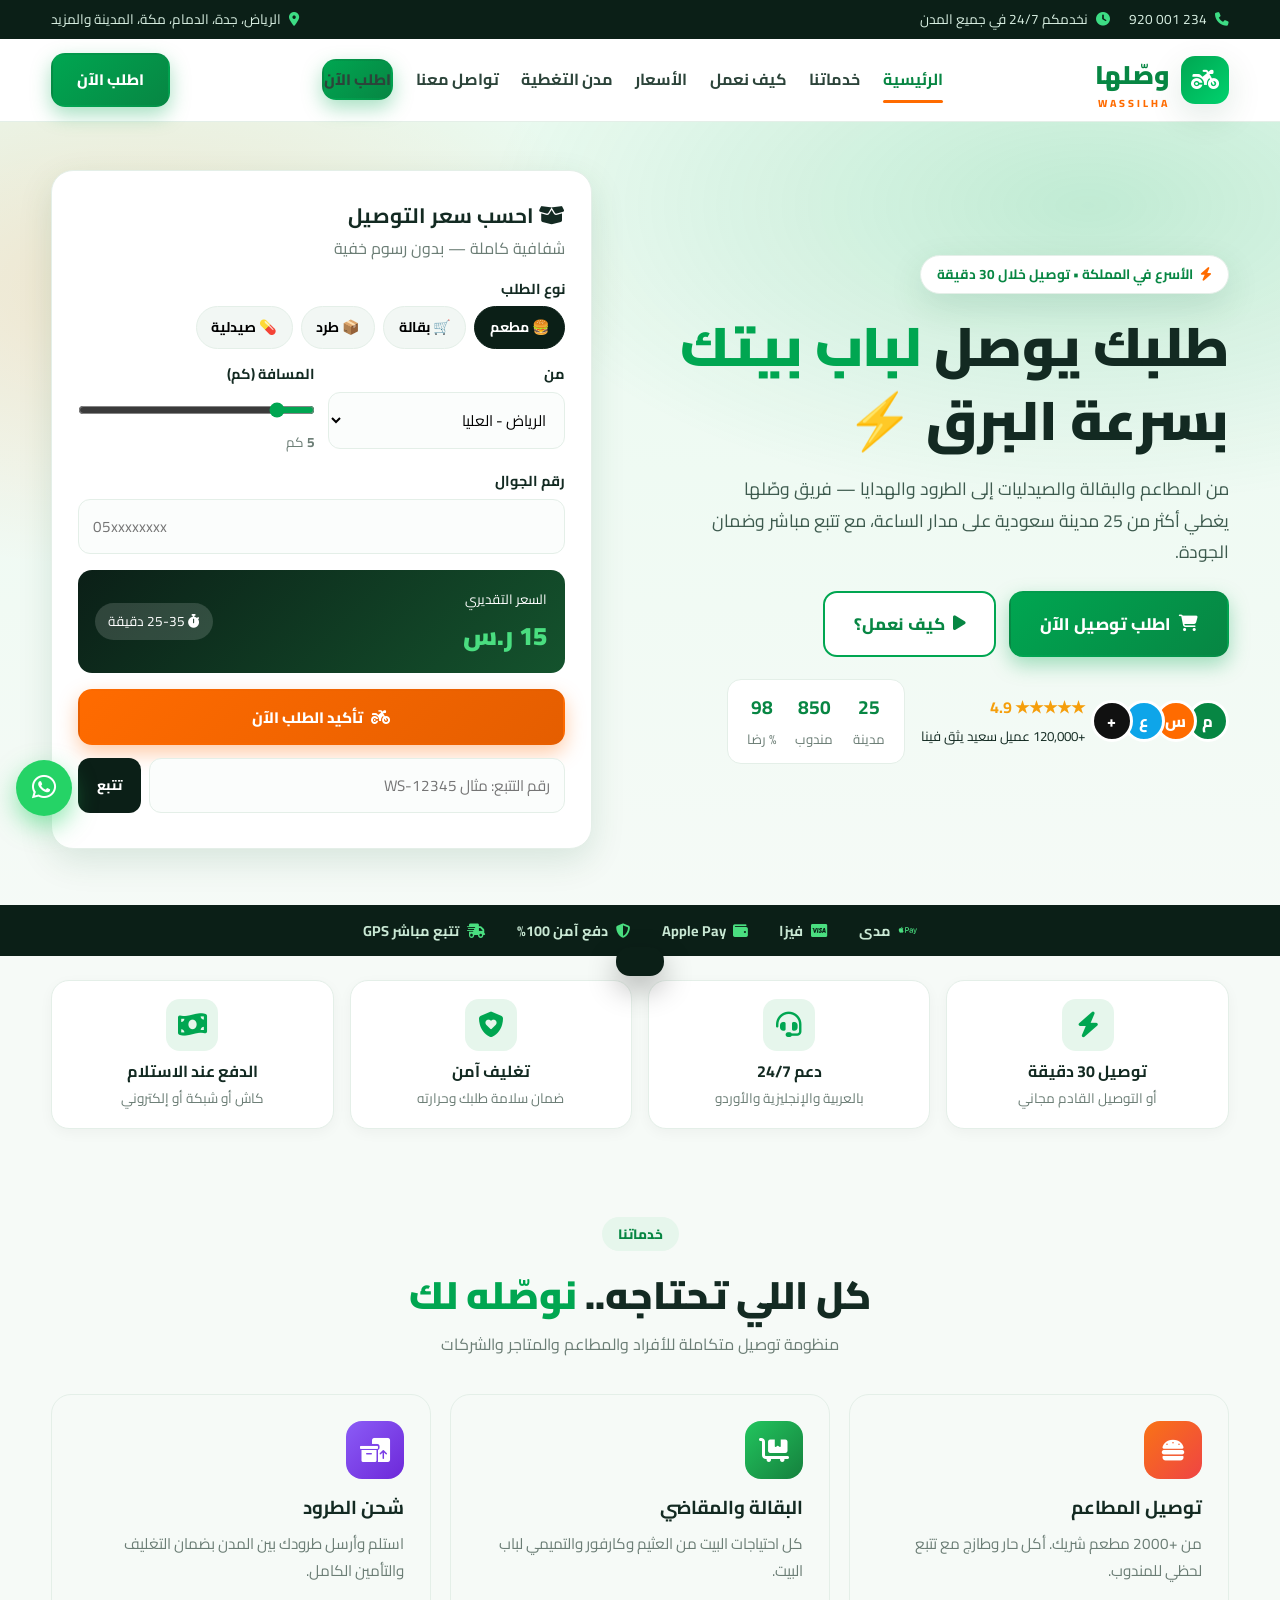
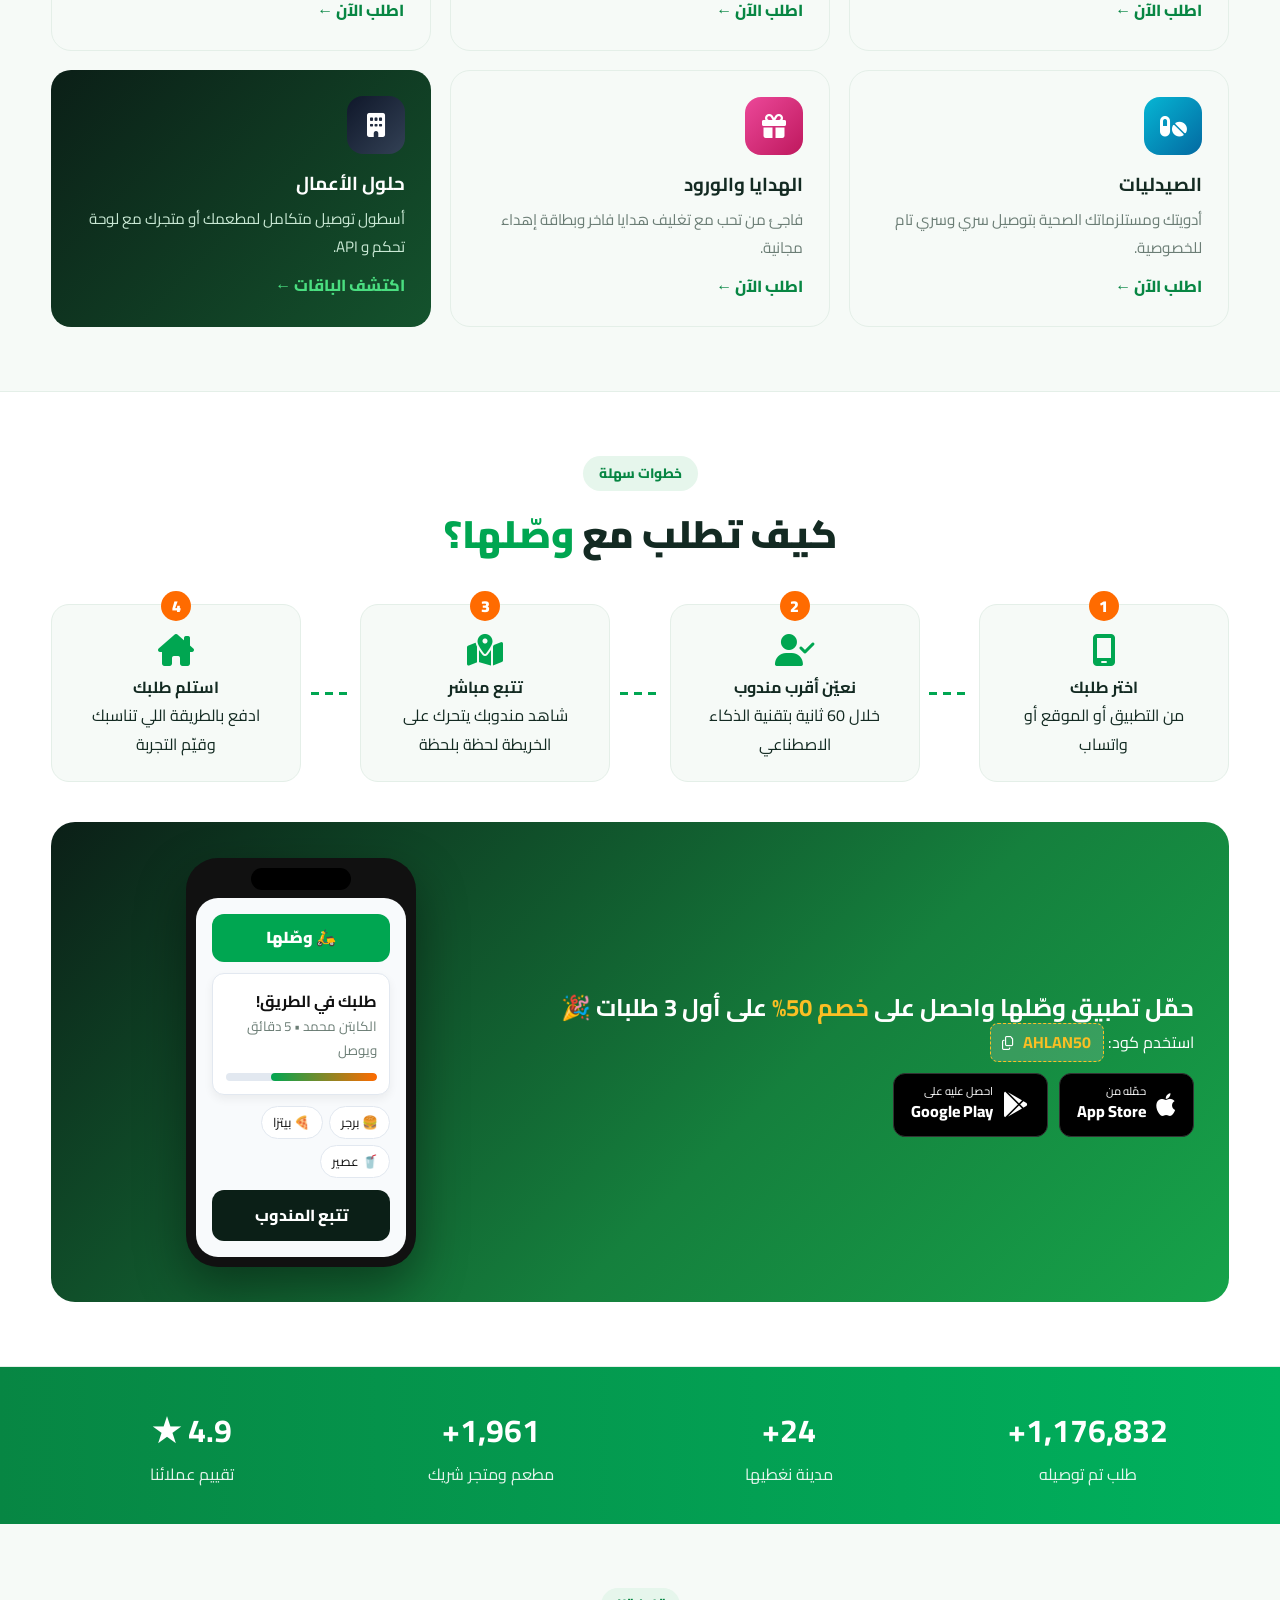
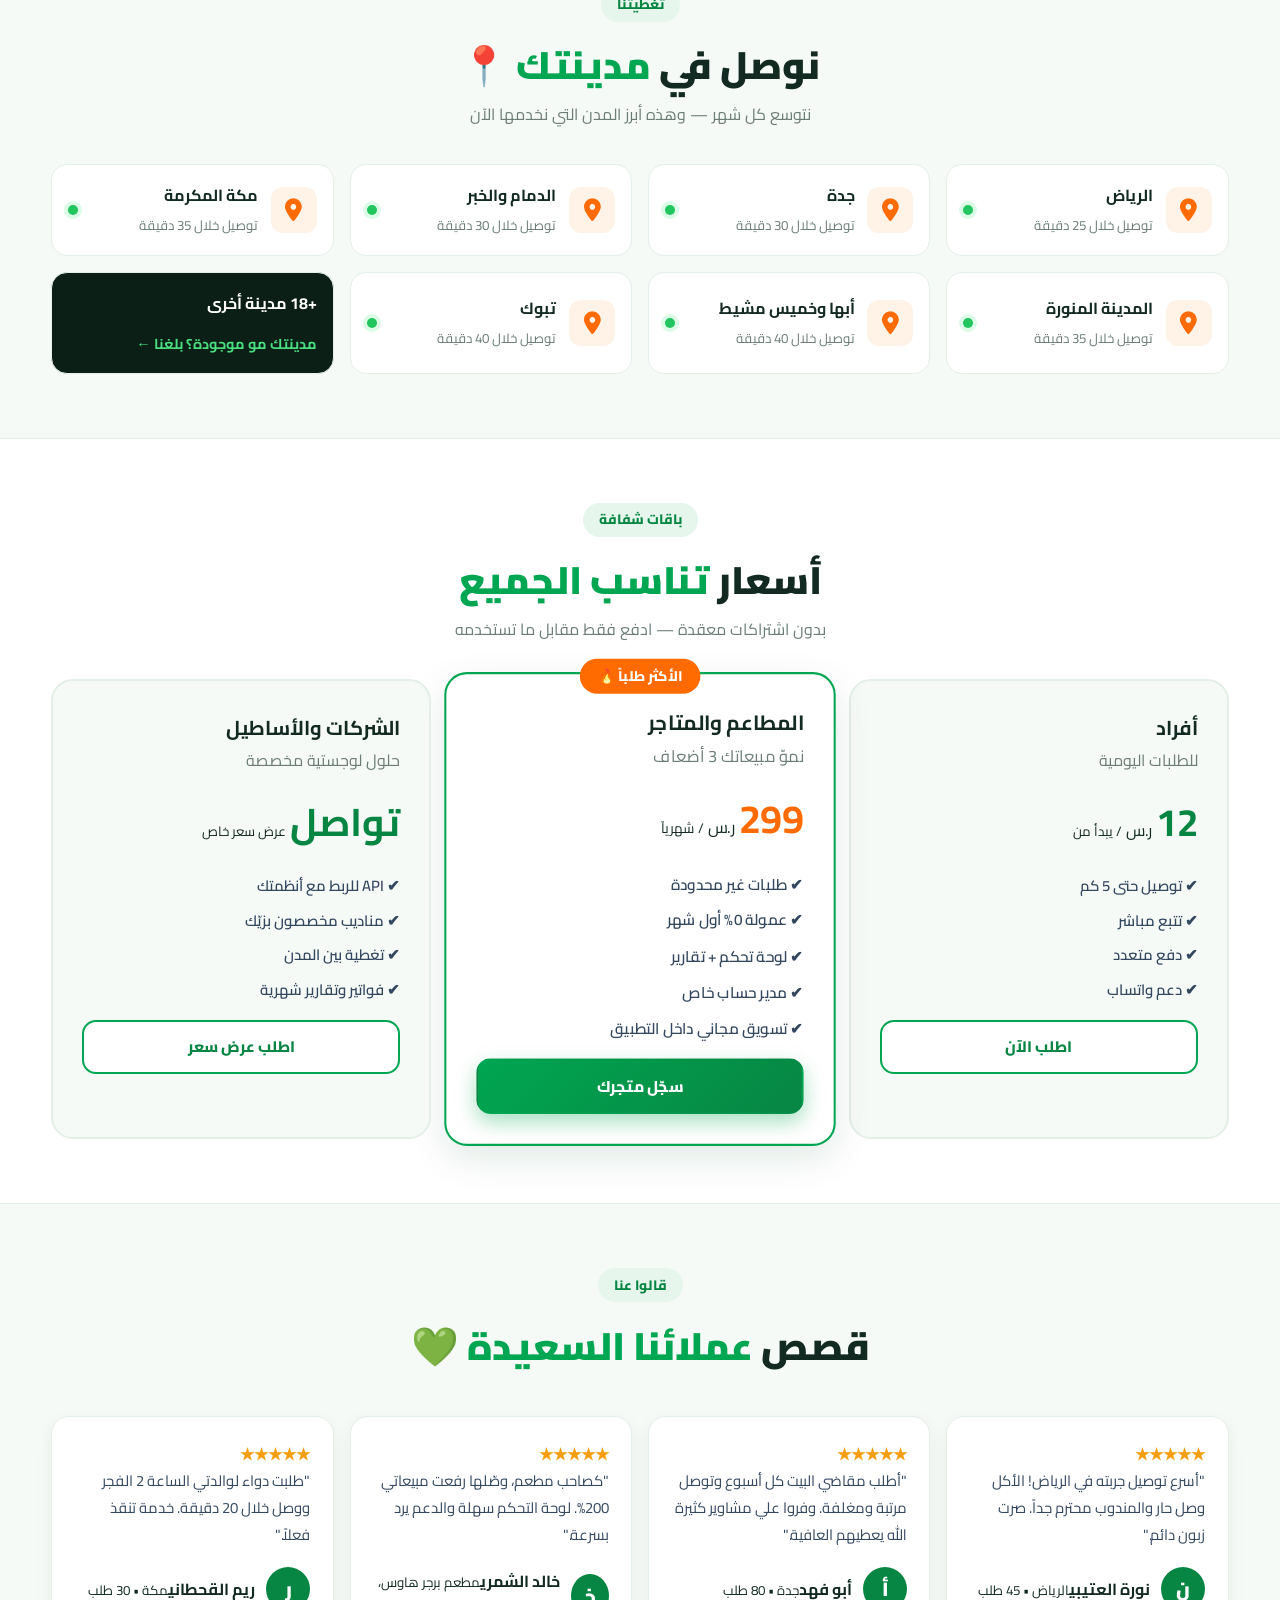
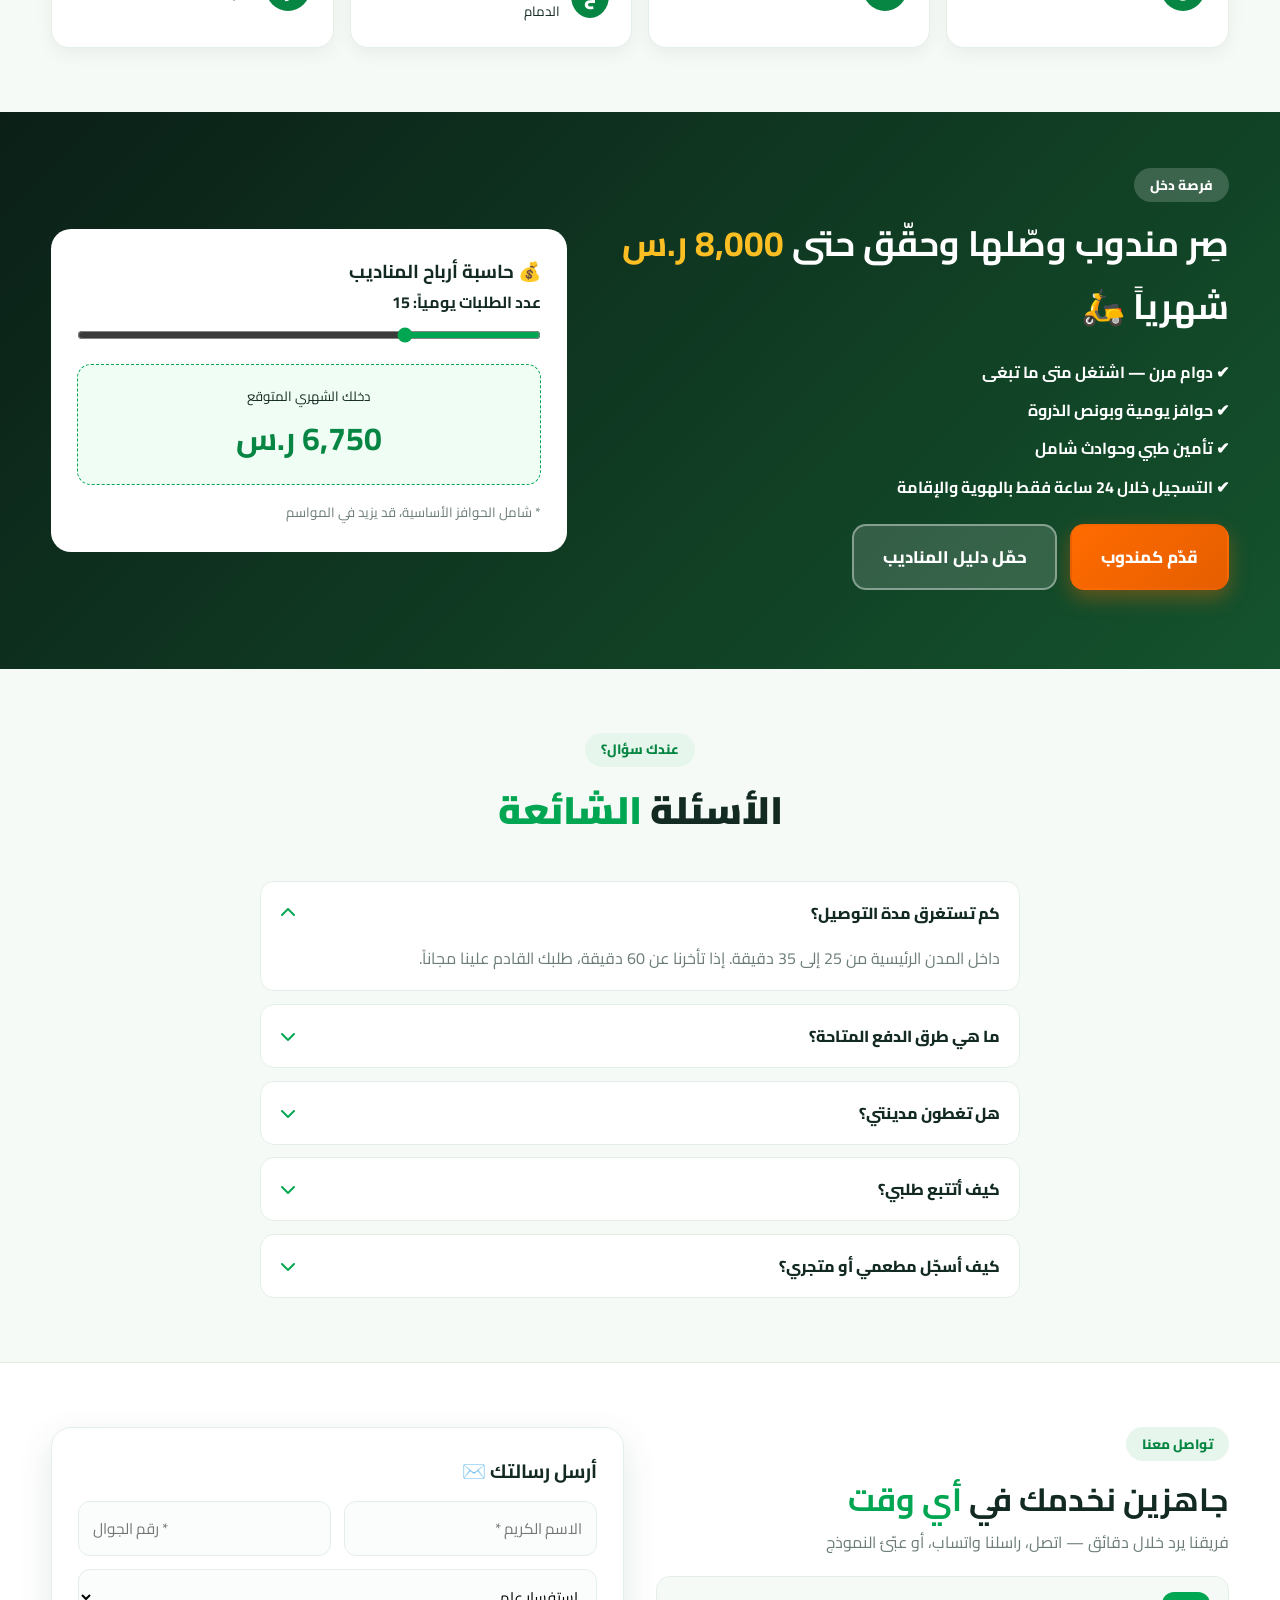
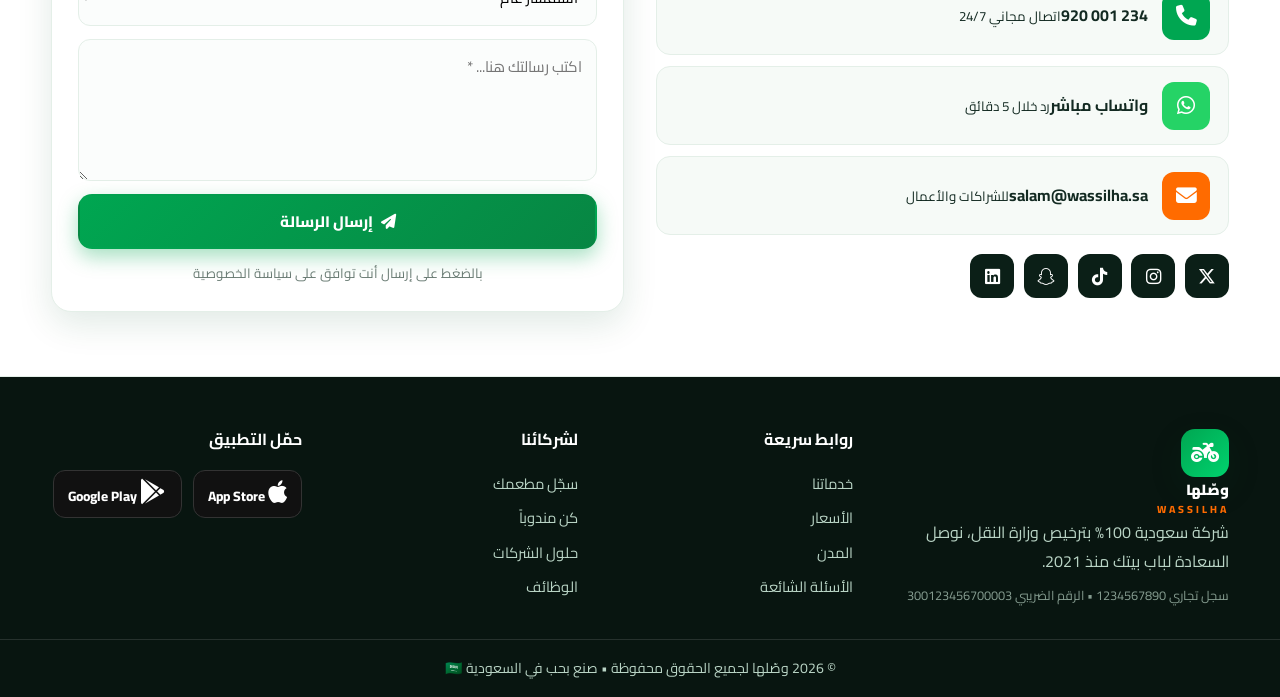
==== index.html @ 738e94ce "موقع وصلها: الإصدار الأول" ====
<!DOCTYPE html>
<html lang="ar" dir="rtl">
<head>
<meta charset="UTF-8">
<meta name="viewport" content="width=device-width, initial-scale=1.0">
<title>وصّلها | شركة توصيل الطلبات الأولى في السعودية</title>
<meta name="description" content="وصّلها - أسرع شركة توصيل طلبات في المملكة العربية السعودية. توصيل مطاعم، بقالة، طرود، صيدليات خلال دقائق.">
<link rel="preconnect" href="https://fonts.googleapis.com">
<link rel="preconnect" href="https://fonts.gstatic.com" crossorigin>
<link href="https://fonts.googleapis.com/css2?family=Cairo:wght@400;600;700;800;900&family=Tajawal:wght@400;500;700;800&display=swap" rel="stylesheet">
<link rel="stylesheet" href="https://cdnjs.cloudflare.com/ajax/libs/font-awesome/6.5.2/css/all.min.css">
<link rel="stylesheet" href="style.css">
<link rel="icon" href="data:image/svg+xml,<svg xmlns='http://www.w3.org/2000/svg' viewBox='0 0 100 100'><text y='.9em' font-size='90'>🛵</text></svg>">
</head>
<body>

<!-- الشريط العلوي -->
<div class="topbar">
  <div class="container topbar-inner">
    <div class="topbar-right">
      <span><i class="fa-solid fa-phone"></i> <bdi dir="ltr">920 001 234</bdi></span>
      <span class="hide-mobile"><i class="fa-solid fa-clock"></i> نخدمكم 24/7 في جميع المدن</span>
    </div>
    <div class="topbar-left">
      <span><i class="fa-solid fa-location-dot"></i> الرياض، جدة، الدمام، مكة، المدينة والمزيد</span>
    </div>
  </div>
</div>

<!-- الهيدر -->
<header class="header" id="header">
  <div class="container header-inner">
    <a href="#" class="logo">
      <span class="logo-icon"><i class="fa-solid fa-motorcycle"></i></span>
      <span class="logo-text">وصّلها<small>WASSILHA</small></span>
    </a>
    <nav class="nav" id="navMenu">
      <a href="#home" class="active">الرئيسية</a>
      <a href="#services">خدماتنا</a>
      <a href="#how">كيف نعمل</a>
      <a href="#pricing">الأسعار</a>
      <a href="#cities">مدن التغطية</a>
      <a href="#contact">تواصل معنا</a>
      <a href="#order" class="btn btn-primary nav-cta">اطلب الآن</a>
    </nav>
    <div class="header-actions">
      <a href="#order" class="btn btn-primary hide-mobile">اطلب الآن</a>
      <button class="menu-btn" id="menuBtn" aria-label="القائمة"><i class="fa-solid fa-bars"></i></button>
    </div>
  </div>
</header>

<!-- الواجهة الرئيسية -->
<section class="hero" id="home">
  <div class="hero-bg"></div>
  <div class="container hero-grid">
    <div class="hero-text">
      <span class="badge"><i class="fa-solid fa-bolt"></i> الأسرع في المملكة • توصيل خلال 30 دقيقة</span>
      <h1>طلبك يوصل <span class="highlight">لباب بيتك</span> بسرعة البرق ⚡</h1>
      <p>من المطاعم والبقالة والصيدليات إلى الطرود والهدايا — فريق وصّلها يغطي أكثر من 25 مدينة سعودية على مدار الساعة، مع تتبع مباشر وضمان الجودة.</p>
      <div class="hero-btns">
        <a href="#order" class="btn btn-primary btn-lg"><i class="fa-solid fa-cart-shopping"></i> اطلب توصيل الآن</a>
        <a href="#how" class="btn btn-outline btn-lg"><i class="fa-solid fa-play"></i> كيف نعمل؟</a>
      </div>
      <div class="hero-trust">
        <div class="avatars">
          <span>م</span><span>س</span><span>ع</span><span>+</span>
        </div>
        <div>
          <div class="stars">★★★★★ <b>4.9</b></div>
          <small>+120,000 عميل سعيد يثق فينا</small>
        </div>
        <div class="hero-mini-stats">
          <div><b data-count="25">0</b><small>مدينة</small></div>
          <div><b data-count="850">0</b><small>مندوب</small></div>
          <div><b data-count="98">0</b><small>% رضا</small></div>
        </div>
      </div>
    </div>
    <div class="hero-card" id="order">
      <div class="order-card">
        <h3><i class="fa-solid fa-box-open"></i> احسب سعر التوصيل</h3>
        <p class="muted">شفافية كاملة — بدون رسوم خفية</p>
        <label>نوع الطلب</label>
        <div class="chips" id="typeChips">
          <button class="chip active" data-price="12">🍔 مطعم</button>
          <button class="chip" data-price="15">🛒 بقالة</button>
          <button class="chip" data-price="18">📦 طرد</button>
          <button class="chip" data-price="14">💊 صيدلية</button>
        </div>
        <div class="form-row">
          <div>
            <label>من</label>
            <select id="fromCity">
              <option>الرياض - العليا</option>
              <option>جدة - الروضة</option>
              <option>الدمام - الشاطئ</option>
              <option>مكة - العزيزية</option>
              <option>المدينة - قباء</option>
            </select>
          </div>
          <div>
            <label>المسافة (كم)</label>
            <input type="range" id="distance" min="1" max="30" value="5">
            <span class="range-val"><b id="distVal">5</b> كم</span>
          </div>
        </div>
        <label>رقم الجوال</label>
        <input type="tel" id="phoneInput" placeholder="05xxxxxxxx" maxlength="10" inputmode="numeric">
        <div class="price-box">
          <div>
            <small>السعر التقديري</small>
            <div class="price"><span id="priceOut">19</span> ر.س</div>
          </div>
          <div class="price-time"><i class="fa-solid fa-stopwatch"></i> <span id="timeOut">25-35</span> دقيقة</div>
        </div>
        <button class="btn btn-accent btn-block" id="orderBtn"><i class="fa-solid fa-motorcycle"></i> تأكيد الطلب الآن</button>
        <div class="track-box">
          <input type="text" id="trackInput" placeholder="رقم التتبع: مثال WS-12345">
          <button id="trackBtn">تتبع</button>
        </div>
        <div id="trackResult" class="track-result"></div>
      </div>
    </div>
  </div>
  <div class="hero-strip">
    <div class="container strip-inner">
      <span><i class="fa-brands fa-apple-pay"></i> مدى</span>
      <span><i class="fa-brands fa-cc-visa"></i> فيزا</span>
      <span><i class="fa-solid fa-wallet"></i> Apple Pay</span>
      <span><i class="fa-solid fa-shield-halved"></i> دفع آمن 100%</span>
      <span><i class="fa-solid fa-truck-fast"></i> تتبع مباشر GPS</span>
    </div>
  </div>
</section>

<!-- مميزات سريعة -->
<section class="features">
  <div class="container grid-4">
    <div class="f-card"><i class="fa-solid fa-bolt"></i><h4>توصيل 30 دقيقة</h4><p>أو التوصيل القادم مجاني</p></div>
    <div class="f-card"><i class="fa-solid fa-headset"></i><h4>دعم 24/7</h4><p>بالعربية والإنجليزية والأوردو</p></div>
    <div class="f-card"><i class="fa-solid fa-shield-heart"></i><h4>تغليف آمن</h4><p>ضمان سلامة طلبك وحرارته</p></div>
    <div class="f-card"><i class="fa-solid fa-money-bill-wave"></i><h4>الدفع عند الاستلام</h4><p>كاش أو شبكة أو إلكتروني</p></div>
  </div>
</section>

<!-- الخدمات -->
<section class="section" id="services">
  <div class="container">
    <div class="sec-head">
      <span class="sec-tag">خدماتنا</span>
      <h2>كل اللي تحتاجه.. <span>نوصّله لك</span></h2>
      <p>منظومة توصيل متكاملة للأفراد والمطاعم والمتاجر والشركات</p>
    </div>
    <div class="grid-3">
      <div class="s-card">
        <div class="s-icon c1"><i class="fa-solid fa-burger"></i></div>
        <h3>توصيل المطاعم</h3>
        <p>من +2000 مطعم شريك. أكل حار وطازج مع تتبع لحظي للمندوب.</p>
        <a href="#order">اطلب الآن ←</a>
      </div>
      <div class="s-card">
        <div class="s-icon c2"><i class="fa-solid fa-cart-flatbed"></i></div>
        <h3>البقالة والمقاضي</h3>
        <p>كل احتياجات البيت من العثيم وكارفور والتميمي لباب البيت.</p>
        <a href="#order">اطلب الآن ←</a>
      </div>
      <div class="s-card">
        <div class="s-icon c3"><i class="fa-solid fa-boxes-packing"></i></div>
        <h3>شحن الطرود</h3>
        <p>استلم وأرسل طرودك بين المدن بضمان التغليف والتأمين الكامل.</p>
        <a href="#order">اطلب الآن ←</a>
      </div>
      <div class="s-card">
        <div class="s-icon c4"><i class="fa-solid fa-pills"></i></div>
        <h3>الصيدليات</h3>
        <p>أدويتك ومستلزماتك الصحية بتوصيل سري وسري تام للخصوصية.</p>
        <a href="#order">اطلب الآن ←</a>
      </div>
      <div class="s-card">
        <div class="s-icon c5"><i class="fa-solid fa-gift"></i></div>
        <h3>الهدايا والورود</h3>
        <p>فاجئ من تحب مع تغليف هدايا فاخر وبطاقة إهداء مجانية.</p>
        <a href="#order">اطلب الآن ←</a>
      </div>
      <div class="s-card highlight-card">
        <div class="s-icon c6"><i class="fa-solid fa-building"></i></div>
        <h3>حلول الأعمال</h3>
        <p>أسطول توصيل متكامل لمطعمك أو متجرك مع لوحة تحكم و API.</p>
        <a href="#pricing">اكتشف الباقات ←</a>
      </div>
    </div>
  </div>
</section>

<!-- كيف نعمل -->
<section class="section alt" id="how">
  <div class="container">
    <div class="sec-head">
      <span class="sec-tag">خطوات سهلة</span>
      <h2>كيف تطلب مع <span>وصّلها؟</span></h2>
    </div>
    <div class="steps">
      <div class="step"><span class="step-num">1</span><i class="fa-solid fa-mobile-screen"></i><h4>اختر طلبك</h4><p>من التطبيق أو الموقع أو واتساب</p></div>
      <div class="step-line"></div>
      <div class="step"><span class="step-num">2</span><i class="fa-solid fa-user-check"></i><h4>نعيّن أقرب مندوب</h4><p>خلال 60 ثانية بتقنية الذكاء الاصطناعي</p></div>
      <div class="step-line"></div>
      <div class="step"><span class="step-num">3</span><i class="fa-solid fa-map-location-dot"></i><h4>تتبع مباشر</h4><p>شاهد مندوبك يتحرك على الخريطة لحظة بلحظة</p></div>
      <div class="step-line"></div>
      <div class="step"><span class="step-num">4</span><i class="fa-solid fa-house-chimney"></i><h4>استلم طلبك</h4><p>ادفع بالطريقة اللي تناسبك وقيّم التجربة</p></div>
    </div>
    <div class="cta-banner">
      <div>
        <h3>حمّل تطبيق وصّلها واحصل على <span>خصم 50%</span> على أول 3 طلبات 🎉</h3>
        <p>استخدم كود: <b class="coupon" id="couponCode">AHLAN50 <button id="copyCoupon" title="نسخ"><i class="fa-regular fa-copy"></i></button></b></p>
        <div class="store-btns">
          <a href="#" class="store"><i class="fa-brands fa-apple"></i><span><small>حمّله من</small>App Store</span></a>
          <a href="#" class="store"><i class="fa-brands fa-google-play"></i><span><small>احصل عليه على</small>Google Play</span></a>
        </div>
      </div>
      <div class="phone-mock">
        <div class="phone">
          <div class="phone-notch"></div>
          <div class="phone-screen">
            <div class="app-header">🛵 وصّلها</div>
            <div class="app-order"><b>طلبك في الطريق!</b><small>الكابتن محمد • 5 دقائق ويوصل</small><div class="progress"><span></span></div></div>
            <div class="app-items"><span>🍔 برجر</span><span>🍕 بيتزا</span><span>🥤 عصير</span></div>
            <div class="app-btn">تتبع المندوب</div>
          </div>
        </div>
      </div>
    </div>
  </div>
</section>

<!-- إحصائيات -->
<section class="stats">
  <div class="container grid-4">
    <div><b><span data-count="1200000">0</span>+</b><p>طلب تم توصيله</p></div>
    <div><b><span data-count="25">0</span>+</b><p>مدينة نغطيها</p></div>
    <div><b><span data-count="2000">0</span>+</b><p>مطعم ومتجر شريك</p></div>
    <div><b>4.9 ★</b><p>تقييم عملائنا</p></div>
  </div>
</section>

<!-- المدن -->
<section class="section" id="cities">
  <div class="container">
    <div class="sec-head">
      <span class="sec-tag">تغطيتنا</span>
      <h2>نوصل في <span>مدينتك</span> 📍</h2>
      <p>نتوسع كل شهر — وهذه أبرز المدن التي نخدمها الآن</p>
    </div>
    <div class="city-grid">
      <div class="city"><i class="fa-solid fa-location-dot"></i><div><h4>الرياض</h4><small>توصيل خلال 25 دقيقة</small></div><span class="online"></span></div>
      <div class="city"><i class="fa-solid fa-location-dot"></i><div><h4>جدة</h4><small>توصيل خلال 30 دقيقة</small></div><span class="online"></span></div>
      <div class="city"><i class="fa-solid fa-location-dot"></i><div><h4>الدمام والخبر</h4><small>توصيل خلال 30 دقيقة</small></div><span class="online"></span></div>
      <div class="city"><i class="fa-solid fa-location-dot"></i><div><h4>مكة المكرمة</h4><small>توصيل خلال 35 دقيقة</small></div><span class="online"></span></div>
      <div class="city"><i class="fa-solid fa-location-dot"></i><div><h4>المدينة المنورة</h4><small>توصيل خلال 35 دقيقة</small></div><span class="online"></span></div>
      <div class="city"><i class="fa-solid fa-location-dot"></i><div><h4>أبها وخميس مشيط</h4><small>توصيل خلال 40 دقيقة</small></div><span class="online"></span></div>
      <div class="city"><i class="fa-solid fa-location-dot"></i><div><h4>تبوك</h4><small>توصيل خلال 40 دقيقة</small></div><span class="online"></span></div>
      <div class="city more"><h4>+18 مدينة أخرى</h4><a href="#contact">مدينتك مو موجودة؟ بلغنا ←</a></div>
    </div>
  </div>
</section>

<!-- الأسعار -->
<section class="section alt" id="pricing">
  <div class="container">
    <div class="sec-head">
      <span class="sec-tag">باقات شفافة</span>
      <h2>أسعار <span>تناسب الجميع</span></h2>
      <p>بدون اشتراكات معقدة — ادفع فقط مقابل ما تستخدمه</p>
    </div>
    <div class="grid-3">
      <div class="p-card">
        <h3>أفراد</h3>
        <p class="muted">للطلبات اليومية</p>
        <div class="p-price"><b>12</b> ر.س <small>/ يبدأ من</small></div>
        <ul><li>✔ توصيل حتى 5 كم</li><li>✔ تتبع مباشر</li><li>✔ دفع متعدد</li><li>✔ دعم واتساب</li></ul>
        <a href="#order" class="btn btn-outline btn-block">اطلب الآن</a>
      </div>
      <div class="p-card popular">
        <span class="pop-badge">الأكثر طلباً 🔥</span>
        <h3>المطاعم والمتاجر</h3>
        <p class="muted">نموّ مبيعاتك 3 أضعاف</p>
        <div class="p-price"><b>299</b> ر.س <small>/ شهرياً</small></div>
        <ul><li>✔ طلبات غير محدودة</li><li>✔ عمولة 0% أول شهر</li><li>✔ لوحة تحكم + تقارير</li><li>✔ مدير حساب خاص</li><li>✔ تسويق مجاني داخل التطبيق</li></ul>
        <a href="#contact" class="btn btn-primary btn-block">سجّل متجرك</a>
      </div>
      <div class="p-card">
        <h3>الشركات والأساطيل</h3>
        <p class="muted">حلول لوجستية مخصصة</p>
        <div class="p-price"><b>تواصل</b> <small>عرض سعر خاص</small></div>
        <ul><li>✔ API للربط مع أنظمتك</li><li>✔ مناديب مخصصون بزيّك</li><li>✔ تغطية بين المدن</li><li>✔ فواتير وتقارير شهرية</li></ul>
        <a href="#contact" class="btn btn-outline btn-block">اطلب عرض سعر</a>
      </div>
    </div>
  </div>
</section>

<!-- آراء العملاء -->
<section class="section" id="reviews">
  <div class="container">
    <div class="sec-head">
      <span class="sec-tag">قالوا عنا</span>
      <h2>قصص <span>عملائنا السعيدة</span> 💚</h2>
    </div>
    <div class="slider-wrap">
      <div class="slider" id="slider">
        <div class="t-card"><div class="stars">★★★★★</div><p>"أسرع توصيل جربته في الرياض! الأكل وصل حار والمندوب محترم جداً. صرت زبون دائم."</p><div class="t-user"><span class="t-av">ن</span><div><b>نورة العتيبي</b><small>الرياض • 45 طلب</small></div></div></div>
        <div class="t-card"><div class="stars">★★★★★</div><p>"أطلب مقاضي البيت كل أسبوع وتوصل مرتبة ومغلفة. وفروا علي مشاوير كثيرة الله يعطيهم العافية."</p><div class="t-user"><span class="t-av">أ</span><div><b>أبو فهد</b><small>جدة • 80 طلب</small></div></div></div>
        <div class="t-card"><div class="stars">★★★★★</div><p>"كصاحب مطعم، وصّلها رفعت مبيعاتي 200%. لوحة التحكم سهلة والدعم يرد بسرعة."</p><div class="t-user"><span class="t-av">خ</span><div><b>خالد الشمري</b><small>مطعم برجر هاوس، الدمام</small></div></div></div>
        <div class="t-card"><div class="stars">★★★★★</div><p>"طلبت دواء لوالدتي الساعة 2 الفجر ووصل خلال 20 دقيقة. خدمة تنقذ فعلاً."</p><div class="t-user"><span class="t-av">ر</span><div><b>ريم القحطاني</b><small>مكة • 30 طلب</small></div></div></div>
      </div>
      <div class="slider-dots" id="sliderDots"></div>
    </div>
  </div>
</section>

<!-- انضم كمندوب -->
<section class="driver">
  <div class="container driver-grid">
    <div>
      <span class="sec-tag light">فرصة دخل</span>
      <h2>صِر مندوب وصّلها وحقّق حتى <span>8,000 ر.س</span> شهرياً 🛵</h2>
      <ul class="check-list">
        <li>✔ دوام مرن — اشتغل متى ما تبغى</li>
        <li>✔ حوافز يومية وبونص الذروة</li>
        <li>✔ تأمين طبي وحوادث شامل</li>
        <li>✔ التسجيل خلال 24 ساعة فقط بالهوية والإقامة</li>
      </ul>
      <div class="hero-btns">
        <a href="#contact" class="btn btn-accent btn-lg">قدّم كمندوب</a>
        <a href="#" class="btn btn-ghost btn-lg">حمّل دليل المناديب</a>
      </div>
    </div>
    <div class="driver-card">
      <h3>💰 حاسبة أرباح المناديب</h3>
      <label>عدد الطلبات يومياً: <b id="ordersVal">15</b></label>
      <input type="range" id="ordersRange" min="5" max="40" value="15">
      <div class="earn-box"><small>دخلك الشهري المتوقع</small><b><span id="earnOut">6,750</span> ر.س</b></div>
      <small class="muted">* شامل الحوافز الأساسية، قد يزيد في المواسم</small>
    </div>
  </div>
</section>

<!-- الأسئلة -->
<section class="section" id="faq">
  <div class="container narrow">
    <div class="sec-head">
      <span class="sec-tag">عندك سؤال؟</span>
      <h2>الأسئلة <span>الشائعة</span></h2>
    </div>
    <div class="faq">
      <div class="faq-item open"><button>كم تستغرق مدة التوصيل؟ <i class="fa-solid fa-chevron-down"></i></button><div class="faq-body"><p>داخل المدن الرئيسية من 25 إلى 35 دقيقة. إذا تأخرنا عن 60 دقيقة، طلبك القادم علينا مجاناً.</p></div></div>
      <div class="faq-item"><button>ما هي طرق الدفع المتاحة؟ <i class="fa-solid fa-chevron-down"></i></button><div class="faq-body"><p>مدى، فيزا، ماستركارد، Apple Pay، STC Pay، والدفع نقداً عند الاستلام.</p></div></div>
      <div class="faq-item"><button>هل تغطون مدينتي؟ <i class="fa-solid fa-chevron-down"></i></button><div class="faq-body"><p>نغطي 25+ مدينة ونضيف مدناً جديدة شهرياً. تواصل معنا وسنبلغك فور توفر الخدمة لديك.</p></div></div>
      <div class="faq-item"><button>كيف أتتبع طلبي؟ <i class="fa-solid fa-chevron-down"></i></button><div class="faq-body"><p>ستصلك رسالة برقم التتبع، أدخله أعلى الصفحة أو في التطبيق لمشاهدة موقع المندوب مباشرة.</p></div></div>
      <div class="faq-item"><button>كيف أسجّل مطعمي أو متجري؟ <i class="fa-solid fa-chevron-down"></i></button><div class="faq-body"><p>عبّئ نموذج التواصل بالأسفل أو واتساب على 920001234، وسنتواصل معك خلال ساعات العمل لتفعيل حسابك مجاناً.</p></div></div>
    </div>
  </div>
</section>

<!-- تواصل -->
<section class="section alt" id="contact">
  <div class="container contact-grid">
    <div>
      <span class="sec-tag">تواصل معنا</span>
      <h2>جاهزين نخدمك في <span>أي وقت</span></h2>
      <p class="muted">فريقنا يرد خلال دقائق — اتصل، راسلنا واتساب، أو عبّئ النموذج</p>
      <div class="contact-cards">
        <a href="tel:920001234" class="c-card"><i class="fa-solid fa-phone"></i><div><b dir="ltr">920 001 234</b><small>اتصال مجاني 24/7</small></div></a>
        <a href="#" class="c-card"><i class="fa-brands fa-whatsapp"></i><div><b>واتساب مباشر</b><small>رد خلال 5 دقائق</small></div></a>
        <a href="mailto:salam@wassilha.sa" class="c-card"><i class="fa-solid fa-envelope"></i><div><b>salam@wassilha.sa</b><small>للشراكات والأعمال</small></div></a>
      </div>
      <div class="socials">
        <a href="#" aria-label="تويتر"><i class="fa-brands fa-x-twitter"></i></a>
        <a href="#" aria-label="انستقرام"><i class="fa-brands fa-instagram"></i></a>
        <a href="#" aria-label="تيك توك"><i class="fa-brands fa-tiktok"></i></a>
        <a href="#" aria-label="سناب"><i class="fa-brands fa-snapchat"></i></a>
        <a href="#" aria-label="لينكدإن"><i class="fa-brands fa-linkedin"></i></a>
      </div>
    </div>
    <form class="contact-form" id="contactForm">
      <h3>أرسل رسالتك ✉️</h3>
      <div class="form-row">
        <input type="text" id="cName" placeholder="الاسم الكريم *" required>
        <input type="tel" id="cPhone" placeholder="رقم الجوال *" required>
      </div>
      <select id="cType"><option>استفسار عام</option><option>تسجيل مطعم / متجر</option><option>التقديم كمندوب</option><option>شكوى أو اقتراح</option><option>شراكات الشركات</option></select>
      <textarea id="cMsg" rows="4" placeholder="اكتب رسالتك هنا... *" required></textarea>
      <button class="btn btn-primary btn-block" type="submit"><i class="fa-solid fa-paper-plane"></i> إرسال الرسالة</button>
      <small class="muted center">بالضغط على إرسال أنت توافق على سياسة الخصوصية</small>
    </form>
  </div>
</section>

<!-- فوتر -->
<footer class="footer">
  <div class="container footer-grid">
    <div>
      <a href="#" class="logo light"><span class="logo-icon"><i class="fa-solid fa-motorcycle"></i></span><span class="logo-text">وصّلها<small>WASSILHA</small></span></a>
      <p>شركة سعودية 100% بترخيص وزارة النقل، نوصل السعادة لباب بيتك منذ 2021.</p>
      <p class="cr">سجل تجاري 1234567890 • الرقم الضريبي 300123456700003</p>
    </div>
    <div><h4>روابط سريعة</h4><a href="#services">خدماتنا</a><a href="#pricing">الأسعار</a><a href="#cities">المدن</a><a href="#faq">الأسئلة الشائعة</a></div>
    <div><h4>لشركائنا</h4><a href="#">سجّل مطعمك</a><a href="#">كن مندوباً</a><a href="#">حلول الشركات</a><a href="#">الوظائف</a></div>
    <div><h4>حمّل التطبيق</h4><div class="store-btns small"><a href="#" class="store dark"><i class="fa-brands fa-apple"></i> App Store</a><a href="#" class="store dark"><i class="fa-brands fa-google-play"></i> Google Play</a></div></div>
  </div>
  <div class="footer-bottom"><div class="container">© 2026 وصّلها لجميع الحقوق محفوظة • صنع بحب في السعودية 🇸🇦</div></div>
</footer>

<!-- أزرار عائمة -->
<a href="#" class="float-wa" aria-label="واتساب"><i class="fa-brands fa-whatsapp"></i></a>
<button class="to-top" id="toTop" aria-label="للأعلى"><i class="fa-solid fa-arrow-up"></i></button>
<div class="toast" id="toast"></div>
<nav class="mobile-bar">
  <a href="#home" class="active"><i class="fa-solid fa-house"></i><small>الرئيسية</small></a>
  <a href="#order"><i class="fa-solid fa-cart-shopping"></i><small>اطلب</small></a>
  <a href="#pricing"><i class="fa-solid fa-tags"></i><small>الأسعار</small></a>
  <a href="#contact"><i class="fa-solid fa-headset"></i><small>تواصل</small></a>
</nav>

<script src="script.js"></script>
</body>
</html>
---- style.css ----
:root{
  --green:#00a651; --green-d:#078643; --dark:#0b1f17; --ink:#132a22;
  --orange:#ff6b00; --orange-d:#e55e00; --bg:#f6faf7; --card:#ffffff;
  --muted:#6b7d75; --line:#e4efe8; --radius:18px;
  --shadow:0 12px 35px rgba(0,80,40,.12);
}
*{box-sizing:border-box;margin:0;padding:0}
html{scroll-behavior:smooth}
body{font-family:'Cairo','Tajawal',sans-serif;background:var(--bg);color:var(--ink);line-height:1.8;overflow-x:hidden;padding-bottom:0}
.container{width:min(1180px,92%);margin-inline:auto}
.muted{color:var(--muted)} .center{text-align:center}
a{text-decoration:none;color:inherit}
img{max-width:100%}

/* topbar */
.topbar{background:var(--dark);color:#d8efe2;font-size:.85rem;padding:.45rem 0}
.topbar-inner{display:flex;justify-content:space-between;align-items:center;gap:1rem;flex-wrap:wrap}
.topbar-right,.topbar-left{display:flex;gap:1.2rem;align-items:center}
.topbar i{color:#3ddc84;margin-left:.3rem}

/* header */
.header{position:sticky;top:0;z-index:50;background:rgba(255,255,255,.92);backdrop-filter:blur(12px);border-bottom:1px solid var(--line);transition:.3s}
.header.shadow{box-shadow:0 6px 25px rgba(0,0,0,.08)}
.header-inner{display:flex;align-items:center;justify-content:space-between;padding:.8rem 0;gap:1rem}
.logo{display:flex;align-items:center;gap:.7rem;font-weight:900;font-size:1.6rem;color:var(--green-d)}
.logo-icon{width:48px;height:48px;border-radius:14px;background:linear-gradient(135deg,var(--green),#00d26e);color:#fff;display:grid;place-items:center;font-size:1.4rem;box-shadow:var(--shadow)}
.logo-text small{display:block;font-size:.65rem;letter-spacing:3px;color:var(--orange);line-height:1;font-weight:800}
.logo.light{color:#fff}
.nav{display:flex;align-items:center;gap:1.4rem;font-weight:700}
.nav a{position:relative;padding:.3rem 0;color:#2c443a}
.nav a.active,.nav a:hover{color:var(--green-d)}
.nav a.active::after{content:'';position:absolute;bottom:-4px;right:0;left:0;height:3px;border-radius:99px;background:var(--orange)}
.header-actions{display:flex;align-items:center;gap:.7rem}
.menu-btn{display:none;border:1px solid var(--line);background:#fff;width:44px;height:44px;border-radius:12px;font-size:1.2rem;cursor:pointer}

/* buttons */
.btn{display:inline-flex;align-items:center;justify-content:center;gap:.5rem;border-radius:14px;padding:.7rem 1.5rem;font-weight:800;font-family:inherit;cursor:pointer;border:2px solid transparent;transition:.25s;font-size:.95rem}
.btn-primary{background:linear-gradient(135deg,var(--green),var(--green-d));color:#fff;box-shadow:0 8px 20px rgba(0,166,81,.35)}
.btn-primary:hover{transform:translateY(-2px);box-shadow:0 12px 26px rgba(0,166,81,.45)}
.btn-accent{background:linear-gradient(135deg,var(--orange),var(--orange-d));color:#fff;box-shadow:0 8px 20px rgba(255,107,0,.35)}
.btn-accent:hover{transform:translateY(-2px)}
.btn-outline{border-color:var(--green);color:var(--green-d);background:#fff}
.btn-outline:hover{background:var(--green-d);color:#fff}
.btn-ghost{background:rgba(255,255,255,.15);color:#fff;border-color:rgba(255,255,255,.4)}
.btn-lg{padding:1rem 1.8rem;font-size:1.05rem}
.btn-block{width:100%}

/* hero */
.hero{position:relative;overflow:hidden;background:linear-gradient(180deg,#eafaf0 0%,#f6faf7 100%);padding:3rem 0 0}
.hero-bg{position:absolute;inset:0;background:radial-gradient(600px 300px at 85% 10%,rgba(0,166,81,.18),transparent),radial-gradient(500px 280px at 10% 20%,rgba(255,107,0,.15),transparent);pointer-events:none}
.hero-grid{position:relative;display:grid;grid-template-columns:1.05fr .95fr;gap:2.5rem;align-items:center;padding-bottom:2.5rem}
.badge{display:inline-flex;align-items:center;gap:.4rem;background:#fff;border:1px solid var(--line);padding:.4rem 1rem;border-radius:99px;font-size:.85rem;font-weight:700;color:var(--green-d);box-shadow:var(--shadow)}
.badge i{color:var(--orange)}
.hero-text h1{font-size:clamp(2rem,5vw,3.4rem);line-height:1.35;font-weight:900;margin:1rem 0}
.highlight{color:var(--green);position:relative;white-space:nowrap}
.highlight::after{content:'';position:absolute;bottom:6px;right:0;left:0;height:12px;background:rgba(255,107,0,.25);z-index:-1;border-radius:6px}
.hero-text p{color:#3d5a4e;font-size:1.1rem;max-width:520px}
.hero-btns{display:flex;gap:.8rem;margin:1.4rem 0;flex-wrap:wrap}
.hero-trust{display:flex;align-items:center;gap:1rem;flex-wrap:wrap;margin-top:1rem}
.avatars{display:flex}.avatars span{width:42px;height:42px;border-radius:50%;background:var(--green-d);color:#fff;display:grid;place-items:center;font-weight:800;border:3px solid #fff;margin-left:-10px}
.avatars span:nth-child(2){background:var(--orange)} .avatars span:nth-child(3){background:#0ea5e9} .avatars span:nth-child(4){background:#111}
.stars{color:#f59e0b;font-weight:800}
.hero-mini-stats{display:flex;gap:1.2rem;background:#fff;border:1px solid var(--line);padding:.6rem 1.2rem;border-radius:14px}
.hero-mini-stats div{text-align:center}.hero-mini-stats b{display:block;font-size:1.2rem;color:var(--green-d)}
.hero-mini-stats small{color:var(--muted)}

/* order card */
.order-card{background:var(--card);border-radius:22px;padding:1.6rem;box-shadow:var(--shadow);border:1px solid var(--line)}
.order-card h3{font-size:1.3rem}.order-card label{display:block;font-weight:700;margin:.8rem 0 .3rem;font-size:.9rem}
.chips{display:flex;gap:.5rem;flex-wrap:wrap}
.chip{border:1.5px solid var(--line);background:#f2f7f4;padding:.45rem .9rem;border-radius:99px;cursor:pointer;font-family:inherit;font-weight:700;font-size:.88rem;transition:.2s}
.chip.active{background:var(--dark);color:#fff;border-color:var(--dark)}
.form-row{display:grid;grid-template-columns:1fr 1fr;gap:.8rem}
.order-card select,.order-card input[type=tel],.order-card input[type=text],.contact-form input,.contact-form select,.contact-form textarea{width:100%;border:1.5px solid var(--line);border-radius:12px;padding:.75rem .9rem;font-family:inherit;font-size:.95rem;background:#fbfdfc;outline:none;transition:.2s}
.order-card input:focus,.contact-form input:focus,.contact-form select:focus,.contact-form textarea:focus{border-color:var(--green);box-shadow:0 0 0 4px rgba(0,166,81,.12);background:#fff}
input[type=range]{width:100%;accent-color:var(--green);margin-top:.6rem}
.range-val{font-size:.85rem;color:var(--muted)}
.price-box{display:flex;justify-content:space-between;align-items:center;background:linear-gradient(135deg,#0b1f17,#14532d);color:#fff;border-radius:14px;padding:.9rem 1.1rem;margin:1rem 0}
.price{font-size:1.6rem;font-weight:900;color:#4ade80}.price-time{background:rgba(255,255,255,.15);padding:.4rem .8rem;border-radius:99px;font-size:.85rem}
.track-box{display:flex;gap:.5rem;margin-top:.8rem}
.track-box input{flex:1}.track-box button{background:var(--dark);color:#fff;border:none;border-radius:12px;padding:0 1.2rem;font-family:inherit;font-weight:800;cursor:pointer}
.track-result{margin-top:.6rem;font-size:.9rem;font-weight:700}
.track-result.ok{background:#dcfce7;color:#166534;padding:.6rem .9rem;border-radius:10px}
.track-result.err{background:#fee2e2;color:#991b1b;padding:.6rem .9rem;border-radius:10px}

.hero-strip{background:var(--dark);color:#c9e8d4;padding:.8rem 0;margin-top:1rem}
.strip-inner{display:flex;gap:2rem;justify-content:center;flex-wrap:wrap;font-weight:700;font-size:.9rem}
.strip-inner i{color:#4ade80;margin-left:.3rem}

/* features */
.features{padding:1.5rem 0}
.grid-4{display:grid;grid-template-columns:repeat(4,1fr);gap:1rem}
.f-card{background:#fff;border:1px solid var(--line);border-radius:var(--radius);padding:1.1rem;text-align:center;box-shadow:0 4px 14px rgba(0,0,0,.04)}
.f-card i{font-size:1.6rem;color:var(--green);background:#e6f6ec;width:52px;height:52px;display:inline-grid;place-items:center;border-radius:14px;margin-bottom:.4rem}
.f-card h4{font-size:1rem}.f-card p{font-size:.85rem;color:var(--muted)}

/* sections */
.section{padding:4rem 0}
.section.alt{background:#fff;border-block:1px solid var(--line)}
.sec-head{text-align:center;max-width:640px;margin:0 auto 2.2rem}
.sec-tag{display:inline-block;background:#e6f6ec;color:var(--green-d);font-weight:800;font-size:.85rem;padding:.3rem 1rem;border-radius:99px;margin-bottom:.6rem}
.sec-tag.light{background:rgba(255,255,255,.18);color:#fff}
.sec-head h2{font-size:clamp(1.6rem,4vw,2.4rem);font-weight:900}
.sec-head h2 span{color:var(--green)}
.sec-head p{color:var(--muted)}
.grid-3{display:grid;grid-template-columns:repeat(3,1fr);gap:1.2rem}
.s-card{background:var(--bg);border:1px solid var(--line);border-radius:20px;padding:1.6rem;transition:.3s}
.s-card:hover{transform:translateY(-6px);box-shadow:var(--shadow);background:#fff}
.s-icon{width:58px;height:58px;border-radius:16px;display:grid;place-items:center;font-size:1.5rem;color:#fff;margin-bottom:.8rem}
.c1{background:linear-gradient(135deg,#f97316,#ef4444)} .c2{background:linear-gradient(135deg,#22c55e,#15803d)} .c3{background:linear-gradient(135deg,#8b5cf6,#6d28d9)} .c4{background:linear-gradient(135deg,#06b6d4,#0369a1)} .c5{background:linear-gradient(135deg,#ec4899,#be185d)} .c6{background:linear-gradient(135deg,#0f172a,#334155)}
.s-card h3{margin-bottom:.3rem}.s-card p{color:var(--muted);font-size:.95rem;margin-bottom:.7rem}
.s-card a{font-weight:800;color:var(--green-d)}
.highlight-card{background:linear-gradient(135deg,#0b1f17,#14532d)!important;color:#fff;border:none}
.highlight-card p{color:#c9e8d4}.highlight-card a{color:#4ade80}

/* steps */
.steps{display:flex;align-items:flex-start;justify-content:center;gap:.6rem;flex-wrap:wrap;margin-bottom:2.5rem}
.step{background:var(--bg);border:1px solid var(--line);border-radius:18px;padding:1.4rem;text-align:center;flex:1;min-width:200px;position:relative}
.step-num{position:absolute;top:-14px;right:50%;transform:translateX(50%);background:var(--orange);color:#fff;width:30px;height:30px;border-radius:50%;display:grid;place-items:center;font-weight:900}
.step i{font-size:2rem;color:var(--green);margin:.4rem 0}
.step-line{width:40px;height:3px;background: repeating-linear-gradient(90deg,var(--green) 0 8px,transparent 8px 14px);align-self:center}
.cta-banner{background:linear-gradient(135deg,#0b1f17 0%,#15803d 60%,#16a34a 100%);border-radius:24px;color:#fff;padding:2.2rem;display:grid;grid-template-columns:1.2fr .8fr;gap:2rem;align-items:center;overflow:hidden;position:relative}
.cta-banner h3{font-size:1.5rem;line-height:1.7}.cta-banner h3 span{color:#fbbf24}
.coupon{background:rgba(255,255,255,.15);padding:.2rem .7rem;border-radius:8px;border:1px dashed #fbbf24;color:#fbbf24}
.coupon button{background:none;border:none;color:#fff;cursor:pointer;margin-right:.4rem}
.store-btns{display:flex;gap:.7rem;margin-top:1rem;flex-wrap:wrap}
.store{display:flex;align-items:center;gap:.6rem;background:#000;color:#fff;padding:.6rem 1.1rem;border-radius:12px;font-weight:800;border:1px solid #333}
.store i{font-size:1.6rem}.store small{display:block;font-size:.7rem;font-weight:400;line-height:1.2}
.store.dark{background:#111}
.store-btns.small .store{padding:.5rem .9rem;font-size:.85rem}
.phone-mock{display:flex;justify-content:center}
.phone{width:230px;background:#111;border-radius:32px;padding:10px;box-shadow:0 20px 50px rgba(0,0,0,.4)}
.phone-notch{width:100px;height:22px;background:#000;border-radius:99px;margin:0 auto 8px}
.phone-screen{background:#f8fafc;border-radius:22px;padding:1rem;min-height:320px;color:#111}
.app-header{background:var(--green);color:#fff;font-weight:900;text-align:center;border-radius:12px;padding:.6rem}
.app-order{background:#fff;border:1px solid #e2e8f0;border-radius:12px;padding:.8rem;margin:.7rem 0;box-shadow:0 4px 10px rgba(0,0,0,.06)}
.app-order small{color:var(--muted);display:block}
.progress{height:8px;background:#e2e8f0;border-radius:99px;margin-top:.6rem;overflow:hidden}
.progress span{display:block;width:70%;height:100%;background:linear-gradient(90deg,var(--green),var(--orange));border-radius:99px;animation:load 2s infinite alternate}
@keyframes load{from{width:40%}to{width:85%}}
.app-items{display:flex;gap:.4rem;flex-wrap:wrap;font-size:.8rem}.app-items span{background:#fff;border:1px solid #e2e8f0;border-radius:99px;padding:.25rem .7rem}
.app-btn{background:var(--dark);color:#fff;text-align:center;border-radius:12px;padding:.7rem;margin-top:.7rem;font-weight:800}

/* stats */
.stats{background:linear-gradient(90deg,var(--green-d),#00b25e);color:#fff;padding:2.2rem 0;text-align:center}
.stats b{font-size:2rem;display:block}.stats p{opacity:.9}

/* cities */
.city-grid{display:grid;grid-template-columns:repeat(4,1fr);gap:1rem}
.city{background:#fff;border:1px solid var(--line);border-radius:16px;padding:1rem;display:flex;align-items:center;gap:.8rem}
.city i{color:var(--orange);font-size:1.4rem;background:#fff3e8;width:46px;height:46px;display:grid;place-items:center;border-radius:12px}
.city h4{font-size:1rem}.city small{color:var(--muted)}
.online{width:10px;height:10px;background:#22c55e;border-radius:50%;margin-right:auto;box-shadow:0 0 0 4px #dcfce7}
.city.more{background:var(--dark);color:#fff;flex-direction:column;align-items:flex-start;justify-content:center}
.city.more a{color:#4ade80;font-weight:700;font-size:.9rem}

/* pricing */
.p-card{background:var(--bg);border:2px solid var(--line);border-radius:22px;padding:1.8rem;position:relative}
.p-card.popular{background:#fff;border-color:var(--green);box-shadow:var(--shadow);transform:scale(1.03)}
.pop-badge{position:absolute;top:-15px;right:50%;transform:translateX(50%);background:var(--orange);color:#fff;font-weight:800;font-size:.85rem;padding:.3rem 1.1rem;border-radius:99px;white-space:nowrap}
.p-card h3{font-size:1.25rem}.p-price{margin:.8rem 0}.p-price b{font-size:2.4rem;color:var(--green-d)}.p-card.popular .p-price b{color:var(--orange)}
.p-card ul{list-style:none;margin:1rem 0;display:grid;gap:.5rem;color:#33475f;font-weight:600;font-size:.93rem}

/* reviews */
.slider-wrap{position:relative}
.slider{display:grid;grid-template-columns:repeat(4,1fr);gap:1rem}
.t-card{background:#fff;border:1px solid var(--line);border-radius:18px;padding:1.4rem;box-shadow:0 6px 18px rgba(0,0,0,.05)}
.t-card p{font-size:.93rem;color:#33475f;min-height:86px}
.t-user{display:flex;align-items:center;gap:.7rem;margin-top:.8rem}
.t-av{width:44px;height:44px;border-radius:50%;background:var(--green-d);color:#fff;display:grid;place-items:center;font-weight:900;font-size:1.2rem}
.slider-dots{display:none;justify-content:center;gap:.4rem;margin-top:1rem}
.slider-dots span{width:10px;height:10px;border-radius:50%;background:#cbd5e1;cursor:pointer}
.slider-dots span.active{background:var(--green);width:26px;border-radius:99px}

/* driver */
.driver{background:linear-gradient(135deg,#0b1f17,#14532d);color:#fff;padding:3.5rem 0}
.driver-grid{display:grid;grid-template-columns:1.1fr .9fr;gap:2rem;align-items:center}
.driver h2{font-size:clamp(1.5rem,3.5vw,2.2rem)}.driver h2 span{color:#fbbf24}
.check-list{list-style:none;margin:1.2rem 0;display:grid;gap:.6rem;font-weight:700}
.driver-card{background:#fff;color:var(--ink);border-radius:20px;padding:1.6rem}
.driver-card label{font-weight:700}
.earn-box{background:#f0fdf4;border:1.5px dashed var(--green);border-radius:14px;text-align:center;padding:1rem;margin:.8rem 0}
.earn-box b{font-size:2rem;color:var(--green-d);display:block}

/* faq */
.narrow{max-width:760px}
.faq{display:grid;gap:.8rem}
.faq-item{background:#fff;border:1px solid var(--line);border-radius:14px;overflow:hidden}
.faq-item button{width:100%;background:none;border:none;font-family:inherit;font-weight:800;font-size:1rem;padding:1rem 1.2rem;display:flex;justify-content:space-between;align-items:center;cursor:pointer;color:var(--ink)}
.faq-item button i{transition:.3s;color:var(--green)}
.faq-body{max-height:0;overflow:hidden;transition:.35s}
.faq-body p{padding:0 1.2rem 1.1rem;color:var(--muted)}
.faq-item.open .faq-body{max-height:200px}
.faq-item.open button i{transform:rotate(180deg)}

/* contact */
.contact-grid{display:grid;grid-template-columns:1fr 1fr;gap:2rem;align-items:start}
.contact-grid h2{font-size:2rem}.contact-grid h2 span{color:var(--green)}
.contact-cards{display:grid;gap:.7rem;margin:1.2rem 0}
.c-card{display:flex;align-items:center;gap:.9rem;background:var(--bg);border:1px solid var(--line);border-radius:14px;padding:.9rem 1.1rem;transition:.25s}
.c-card:hover{background:#fff;box-shadow:var(--shadow);transform:translateY(-2px)}
.c-card i{width:48px;height:48px;border-radius:12px;display:grid;place-items:center;font-size:1.3rem;color:#fff;background:var(--green)}
.c-card:nth-child(2) i{background:#25d366}.c-card:nth-child(3) i{background:var(--orange)}
.socials{display:flex;gap:.6rem}.socials a{width:44px;height:44px;border-radius:12px;background:var(--dark);color:#fff;display:grid;place-items:center;font-size:1.1rem;transition:.25s}
.socials a:hover{background:var(--green);transform:translateY(-3px)}
.contact-form{background:#fff;border:1px solid var(--line);border-radius:20px;padding:1.6rem;box-shadow:var(--shadow);display:grid;gap:.8rem}
.contact-form h3{font-size:1.2rem}

/* footer */
.footer{background:#081510;color:#b9d4c5;padding:3rem 0 0}
.footer-grid{display:grid;grid-template-columns:1.4fr 1fr 1fr 1fr;gap:1.5rem;padding-bottom:2rem}
.footer h4{color:#fff;margin-bottom:.8rem}
.footer-grid a{display:block;padding:.25rem 0;font-size:.92rem}.footer-grid a:hover{color:#4ade80}
.cr{font-size:.8rem;opacity:.7;margin-top:.5rem}
.footer-bottom{border-top:1px solid rgba(255,255,255,.12);padding:1rem 0;text-align:center;font-size:.88rem}

/* floats */
.float-wa{position:fixed;bottom:84px;left:16px;width:56px;height:56px;background:#25d366;color:#fff;border-radius:50%;display:grid;place-items:center;font-size:1.7rem;z-index:60;box-shadow:0 10px 25px rgba(37,211,102,.5);transition:.25s}
.float-wa:hover{transform:scale(1.1)}
.to-top{position:fixed;bottom:24px;left:18px;width:48px;height:48px;border-radius:12px;background:var(--dark);color:#fff;border:none;cursor:pointer;display:none;z-index:60;font-size:1.1rem}
.to-top.show{display:block}
.toast{position:fixed;bottom:24px;right:50%;transform:translateX(50%) translateY(100px);background:var(--dark);color:#fff;padding:.9rem 1.5rem;border-radius:14px;font-weight:700;z-index:100;transition:.35s;max-width:90%;text-align:center;box-shadow:0 12px 30px rgba(0,0,0,.3)}
.toast.show{transform:translateX(50%) translateY(0)}
.toast.success{border-right:5px solid #22c55e}.toast.error{border-right:5px solid #ef4444}
.mobile-bar{display:none}

/* responsive */
@media(max-width:980px){
  .hero-grid,.driver-grid,.contact-grid,.cta-banner{grid-template-columns:1fr}
  .grid-3{grid-template-columns:1fr 1fr}
  .grid-4{grid-template-columns:1fr 1fr}
  .city-grid{grid-template-columns:1fr 1fr}
  .slider{grid-template-columns:1fr 1fr}
  .nav{position:fixed;top:0;right:-280px;width:260px;height:100vh;background:#fff;flex-direction:column;align-items:stretch;padding:4rem 1.5rem;gap:.4rem;transition:.35s;box-shadow:-10px 0 30px rgba(0,0,0,.12);z-index:99}
  .nav.open{right:0}
  .nav a{padding:.8rem;border-radius:10px}.nav a:hover{background:#f0fdf4}
  .menu-btn{display:block}
  .hide-mobile{display:none}
  .footer-grid{grid-template-columns:1fr 1fr}
}
@media(max-width:640px){
  body{padding-bottom:64px}
  .grid-3,.grid-4,.city-grid{grid-template-columns:1fr}
  .slider{display:flex;overflow-x:auto;scroll-snap-type:x mandatory;padding-bottom:.5rem;scrollbar-width:none}
  .slider::-webkit-scrollbar{display:none}
  .t-card{min-width:82%;scroll-snap-align:center}
  .slider-dots{display:flex}
  .form-row{grid-template-columns:1fr}
  .hero{padding-top:1.5rem}
  .step-line{display:none}
  .steps{flex-direction:column}
  .step{width:100%}
  .mobile-bar{display:flex;position:fixed;bottom:0;right:0;left:0;background:#fff;border-top:1px solid var(--line);z-index:70;padding:.4rem}
  .mobile-bar a{flex:1;display:flex;flex-direction:column;align-items:center;gap:2px;font-size:1.1rem;color:var(--muted);padding:.3rem}
  .mobile-bar a.active,.mobile-bar a:hover{color:var(--green-d)}
  .mobile-bar small{font-size:.7rem;font-weight:700}
  .float-wa{bottom:130px}
  .to-top{bottom:130px}
  .p-card.popular{transform:none}
}
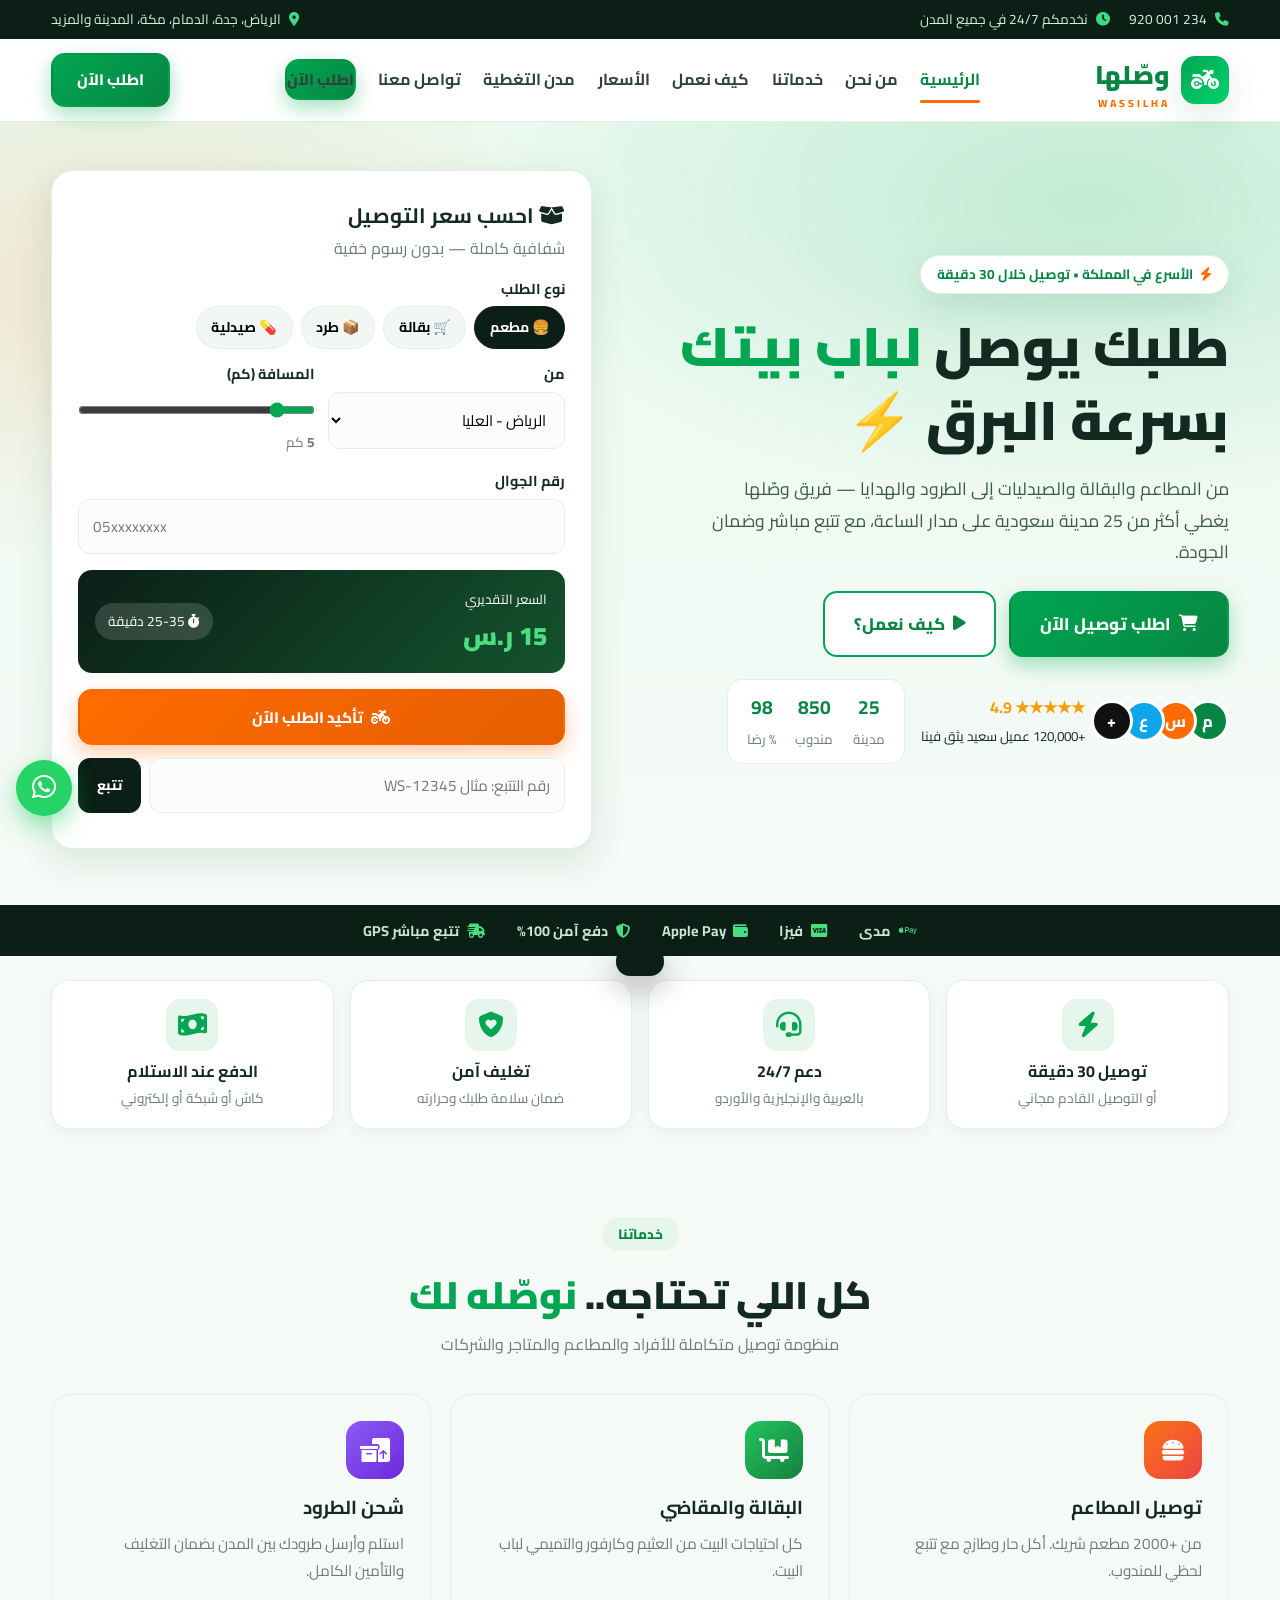
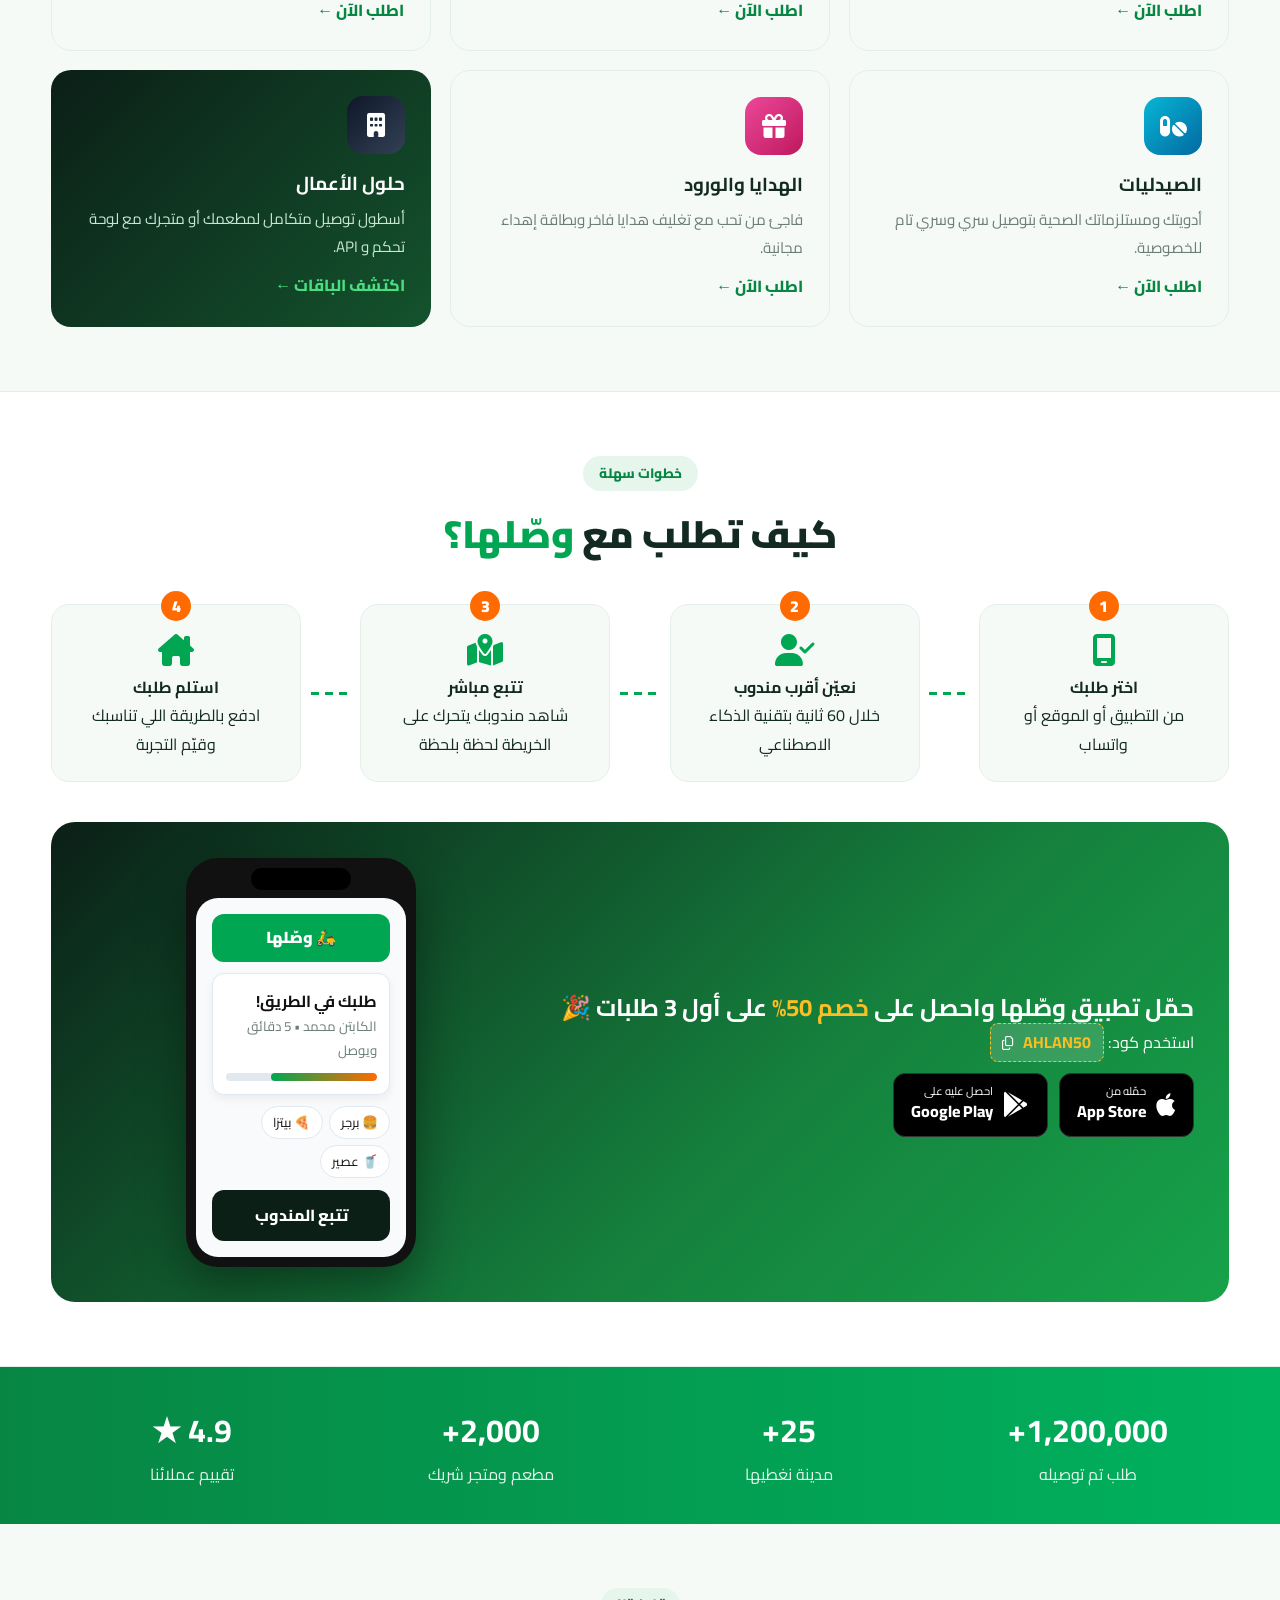
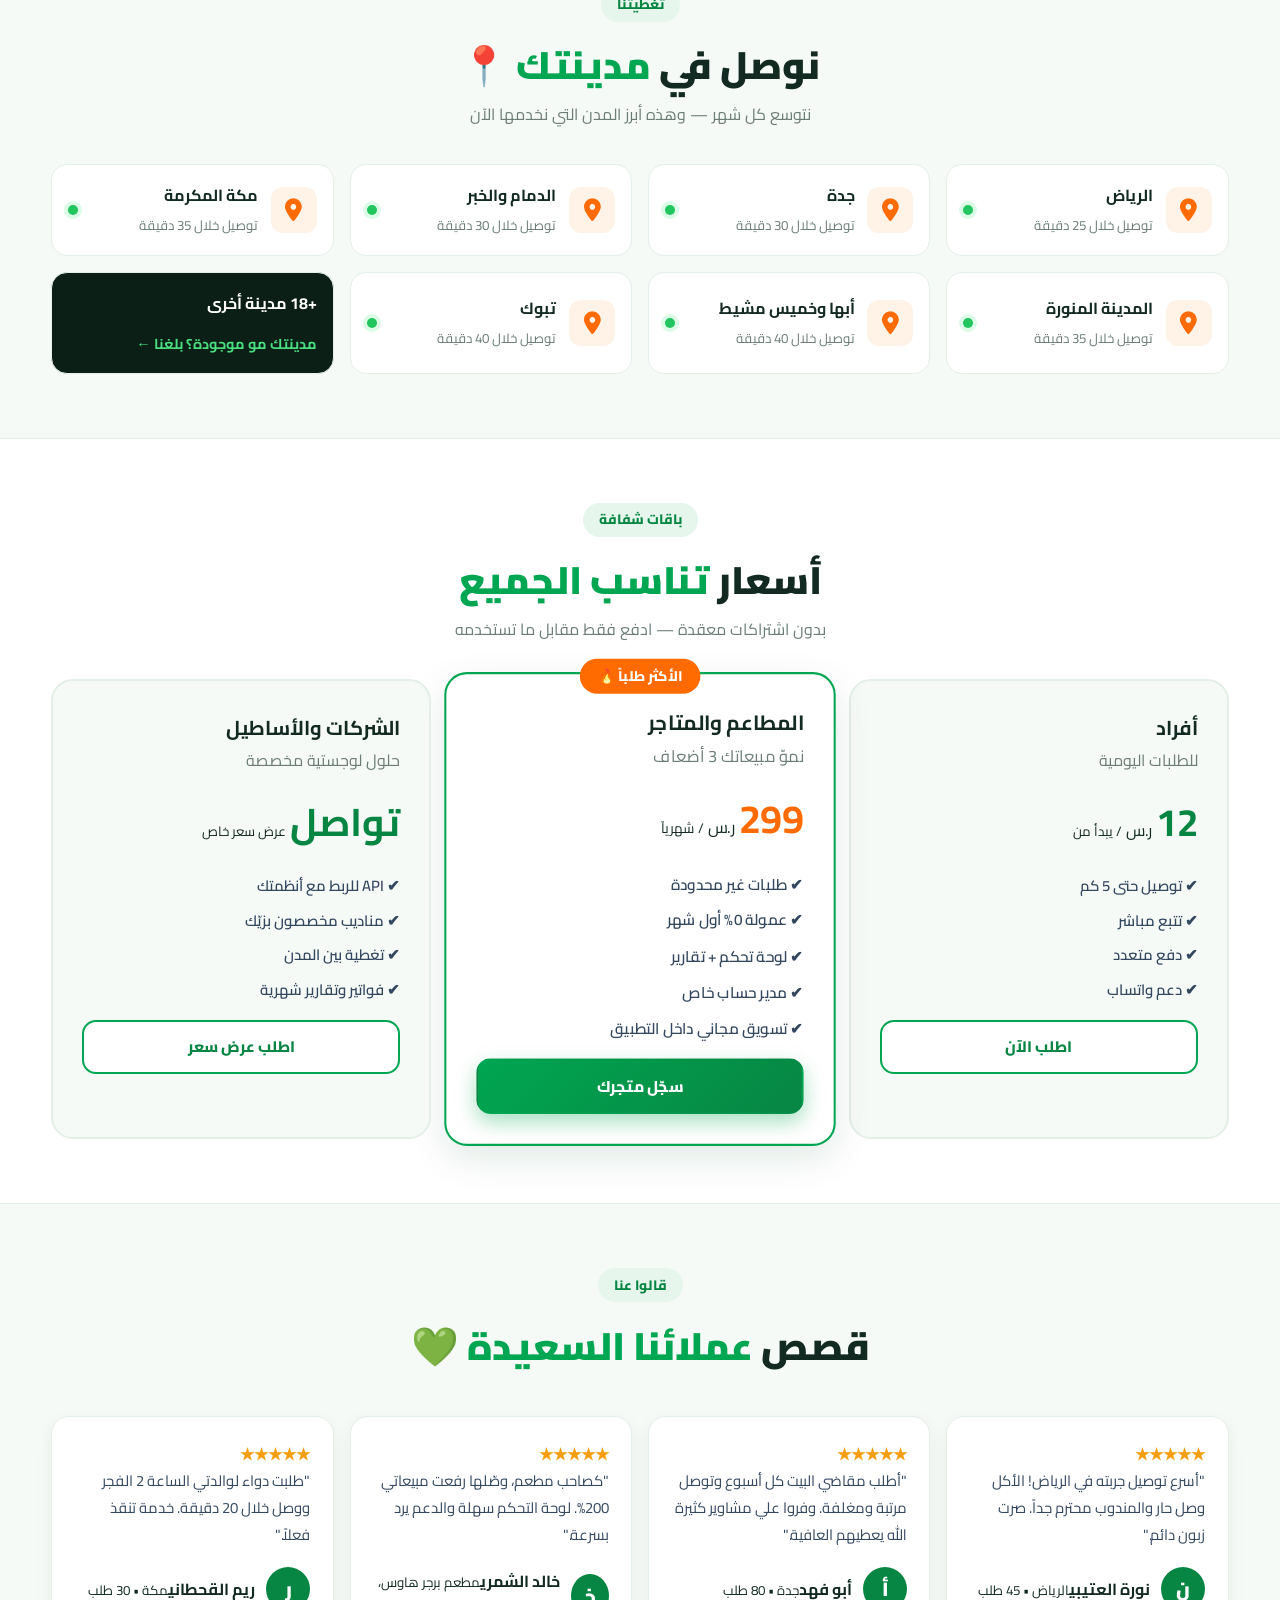
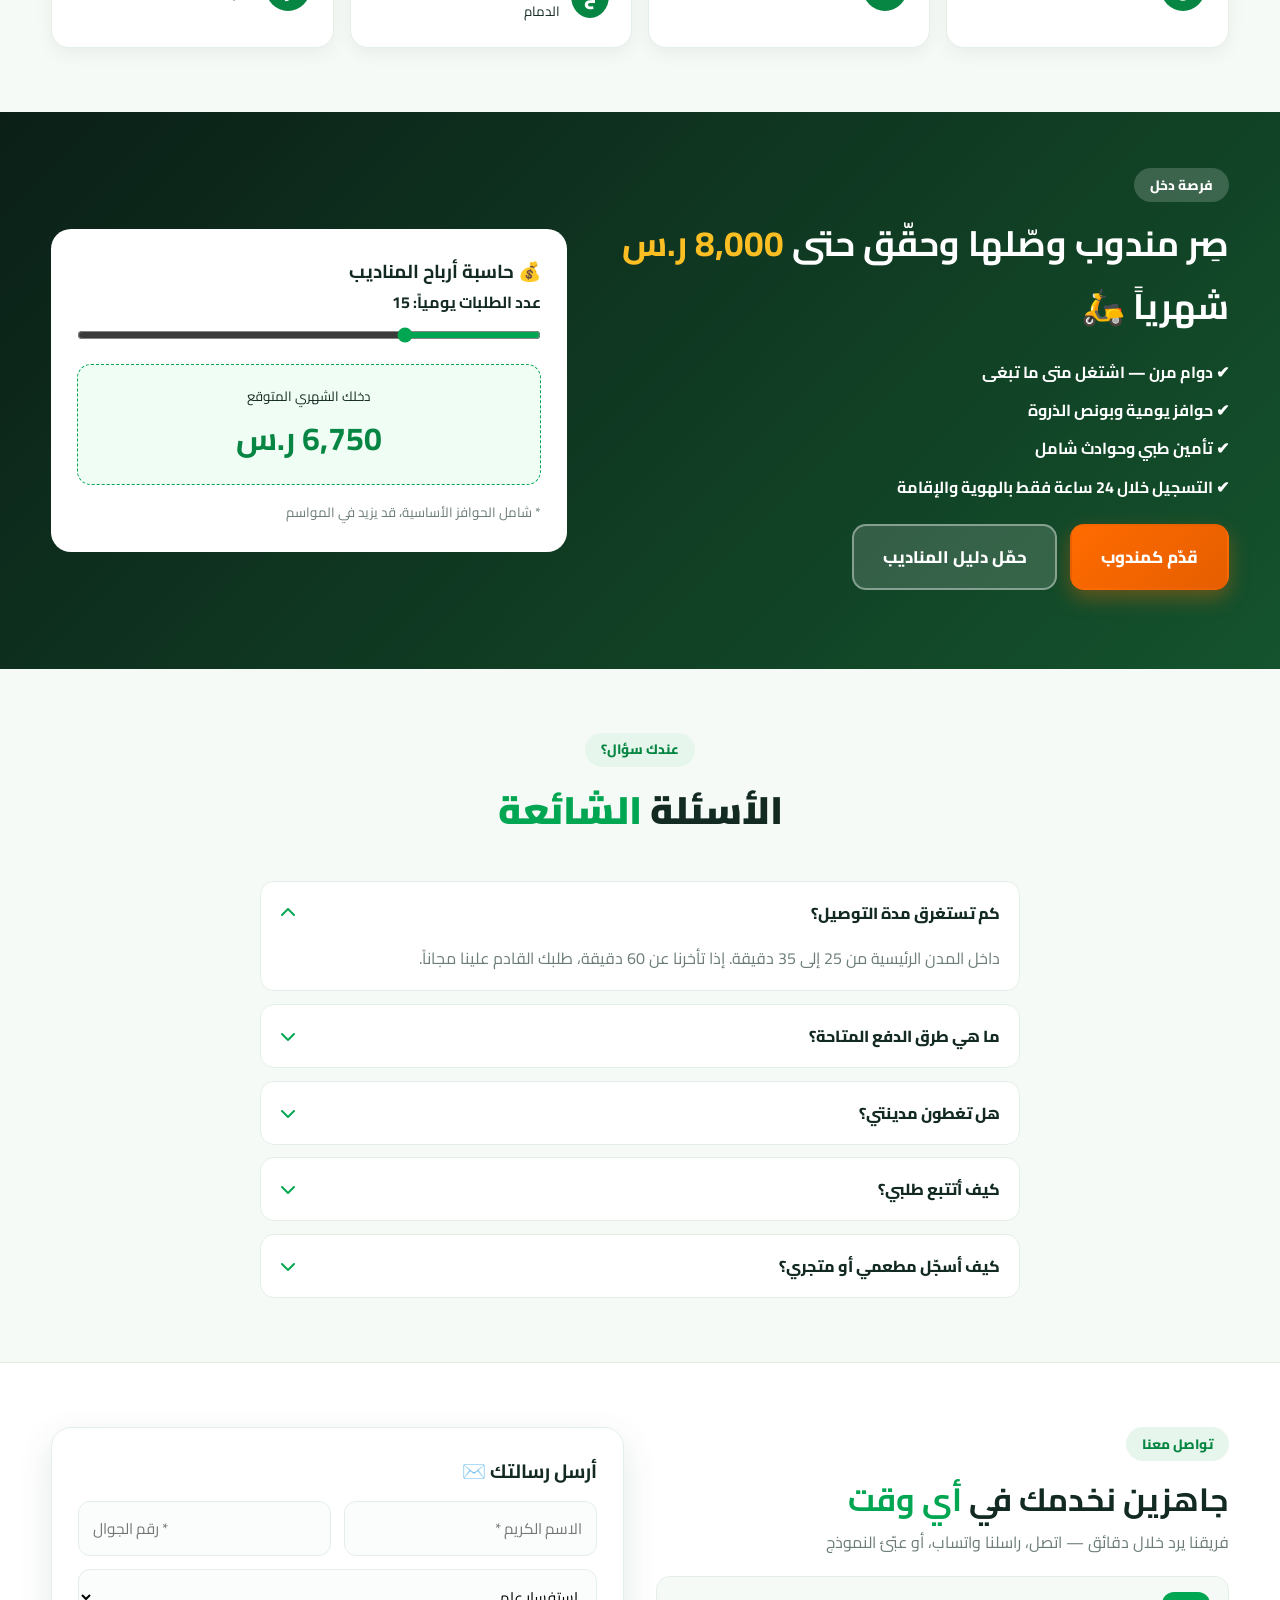
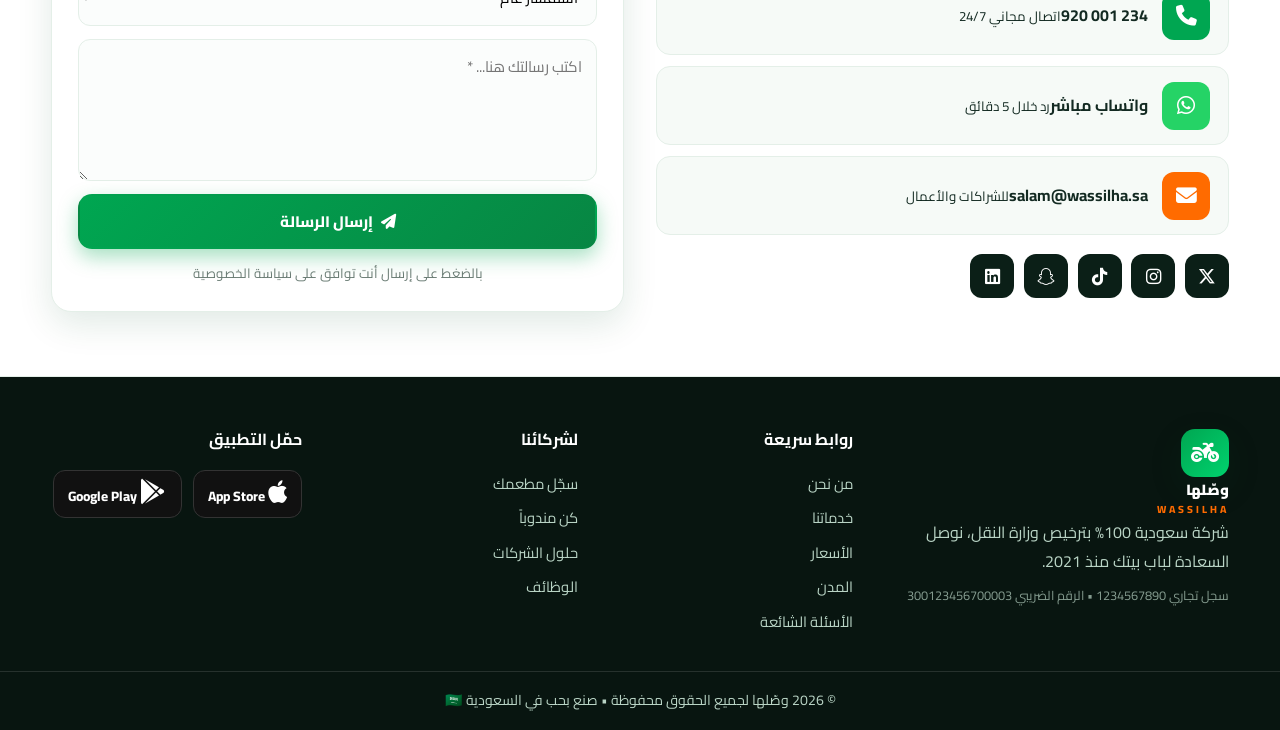
==== commit 2c8f222d: "إضافة صفحة من نحن وربطها بالرئيسية" ====
--- a/index.html
+++ b/index.html
@@ -36,6 +36,7 @@
     </a>
     <nav class="nav" id="navMenu">
       <a href="#home" class="active">الرئيسية</a>
+      <a href="about.html">من نحن</a>
       <a href="#services">خدماتنا</a>
       <a href="#how">كيف نعمل</a>
       <a href="#pricing">الأسعار</a>
@@ -404,7 +405,7 @@
       <p>شركة سعودية 100% بترخيص وزارة النقل، نوصل السعادة لباب بيتك منذ 2021.</p>
       <p class="cr">سجل تجاري 1234567890 • الرقم الضريبي 300123456700003</p>
     </div>
-    <div><h4>روابط سريعة</h4><a href="#services">خدماتنا</a><a href="#pricing">الأسعار</a><a href="#cities">المدن</a><a href="#faq">الأسئلة الشائعة</a></div>
+    <div><h4>روابط سريعة</h4><a href="about.html">من نحن</a><a href="#services">خدماتنا</a><a href="#pricing">الأسعار</a><a href="#cities">المدن</a><a href="#faq">الأسئلة الشائعة</a></div>
     <div><h4>لشركائنا</h4><a href="#">سجّل مطعمك</a><a href="#">كن مندوباً</a><a href="#">حلول الشركات</a><a href="#">الوظائف</a></div>
     <div><h4>حمّل التطبيق</h4><div class="store-btns small"><a href="#" class="store dark"><i class="fa-brands fa-apple"></i> App Store</a><a href="#" class="store dark"><i class="fa-brands fa-google-play"></i> Google Play</a></div></div>
   </div>
--- a/style.css
+++ b/style.css
@@ -257,4 +257,40 @@
   .float-wa{bottom:130px}
   .to-top{bottom:130px}
   .p-card.popular{transform:none}
+  .about-grid,.activity-grid{grid-template-columns:1fr}
 }
+
+/* صفحة من نحن */
+.page-hero{background:linear-gradient(135deg,#0b1f17,#15803d);color:#fff;padding:3rem 0;text-align:center}
+.page-hero h1{font-size:clamp(1.8rem,4.5vw,2.8rem);font-weight:900}
+.page-hero h1 span{color:#fbbf24}
+.page-hero p{opacity:.9;max-width:600px;margin:.5rem auto 0}
+.breadcrumb{display:flex;align-items:center;justify-content:center;gap:.5rem;font-size:.88rem;margin-bottom:1rem;opacity:.9}
+.breadcrumb a:hover{color:#4ade80}
+.about-grid{display:grid;grid-template-columns:1.1fr .9fr;gap:2.5rem;align-items:start}
+.about-text h2{font-size:clamp(1.5rem,3.5vw,2.2rem);margin:.4rem 0 1rem}
+.about-text h2 span{color:var(--green)}
+.about-text p{color:#3d5a4e;margin-bottom:.9rem}
+.about-points{display:grid;gap:.7rem;margin:1.2rem 0}
+.about-points>div{display:flex;align-items:center;gap:.8rem;background:#fff;border:1px solid var(--line);border-radius:14px;padding:.7rem 1rem}
+.about-points i{width:46px;height:46px;border-radius:12px;background:#e6f6ec;color:var(--green-d);display:grid;place-items:center;font-size:1.2rem}
+.about-points b{display:block}.about-points small{color:var(--muted)}
+.about-visual{display:grid;grid-template-columns:1fr 1fr;gap:1rem}
+.about-card{background:#fff;border:1px solid var(--line);border-radius:18px;padding:1.2rem;text-align:center}
+.about-card b{font-size:1.7rem;color:var(--green-d);display:block}
+.about-card small{color:var(--muted)}
+.about-card.main{grid-column:1/-1;background:linear-gradient(135deg,#0b1f17,#15803d);color:#fff;border:none;padding:2rem}
+.about-card.main p{color:#c9e8d4}
+.big-emoji{font-size:3.5rem}
+.activity-grid{display:grid;grid-template-columns:repeat(3,1fr);gap:1rem}
+.a-card{background:#fff;border:1px solid var(--line);border-radius:16px;padding:1.3rem;text-align:center;transition:.25s}
+.a-card:hover{transform:translateY(-4px);box-shadow:var(--shadow)}
+.a-card i{font-size:1.7rem;color:var(--orange);background:#fff3e8;width:56px;height:56px;display:inline-grid;place-items:center;border-radius:14px;margin-bottom:.5rem}
+.a-card h4{margin-bottom:.2rem}.a-card p{font-size:.88rem;color:var(--muted)}
+.timeline{display:grid;gap:0;position:relative}
+.timeline::before{content:'';position:absolute;top:10px;bottom:10px;right:29px;width:3px;background:var(--line);border-radius:99px}
+.t-item{display:flex;gap:1rem;padding:.9rem 0;position:relative}
+.t-item span{background:var(--green-d);color:#fff;font-weight:900;min-width:60px;height:60px;border-radius:50%;display:grid;place-items:center;border:4px solid #fff;box-shadow:var(--shadow);z-index:1}
+.t-item div{background:#fff;border:1px solid var(--line);border-radius:14px;padding:.9rem 1.1rem;flex:1}
+.t-item p{color:var(--muted);font-size:.92rem}
+@media(max-width:980px){.about-grid{grid-template-columns:1fr}.activity-grid{grid-template-columns:1fr 1fr}}
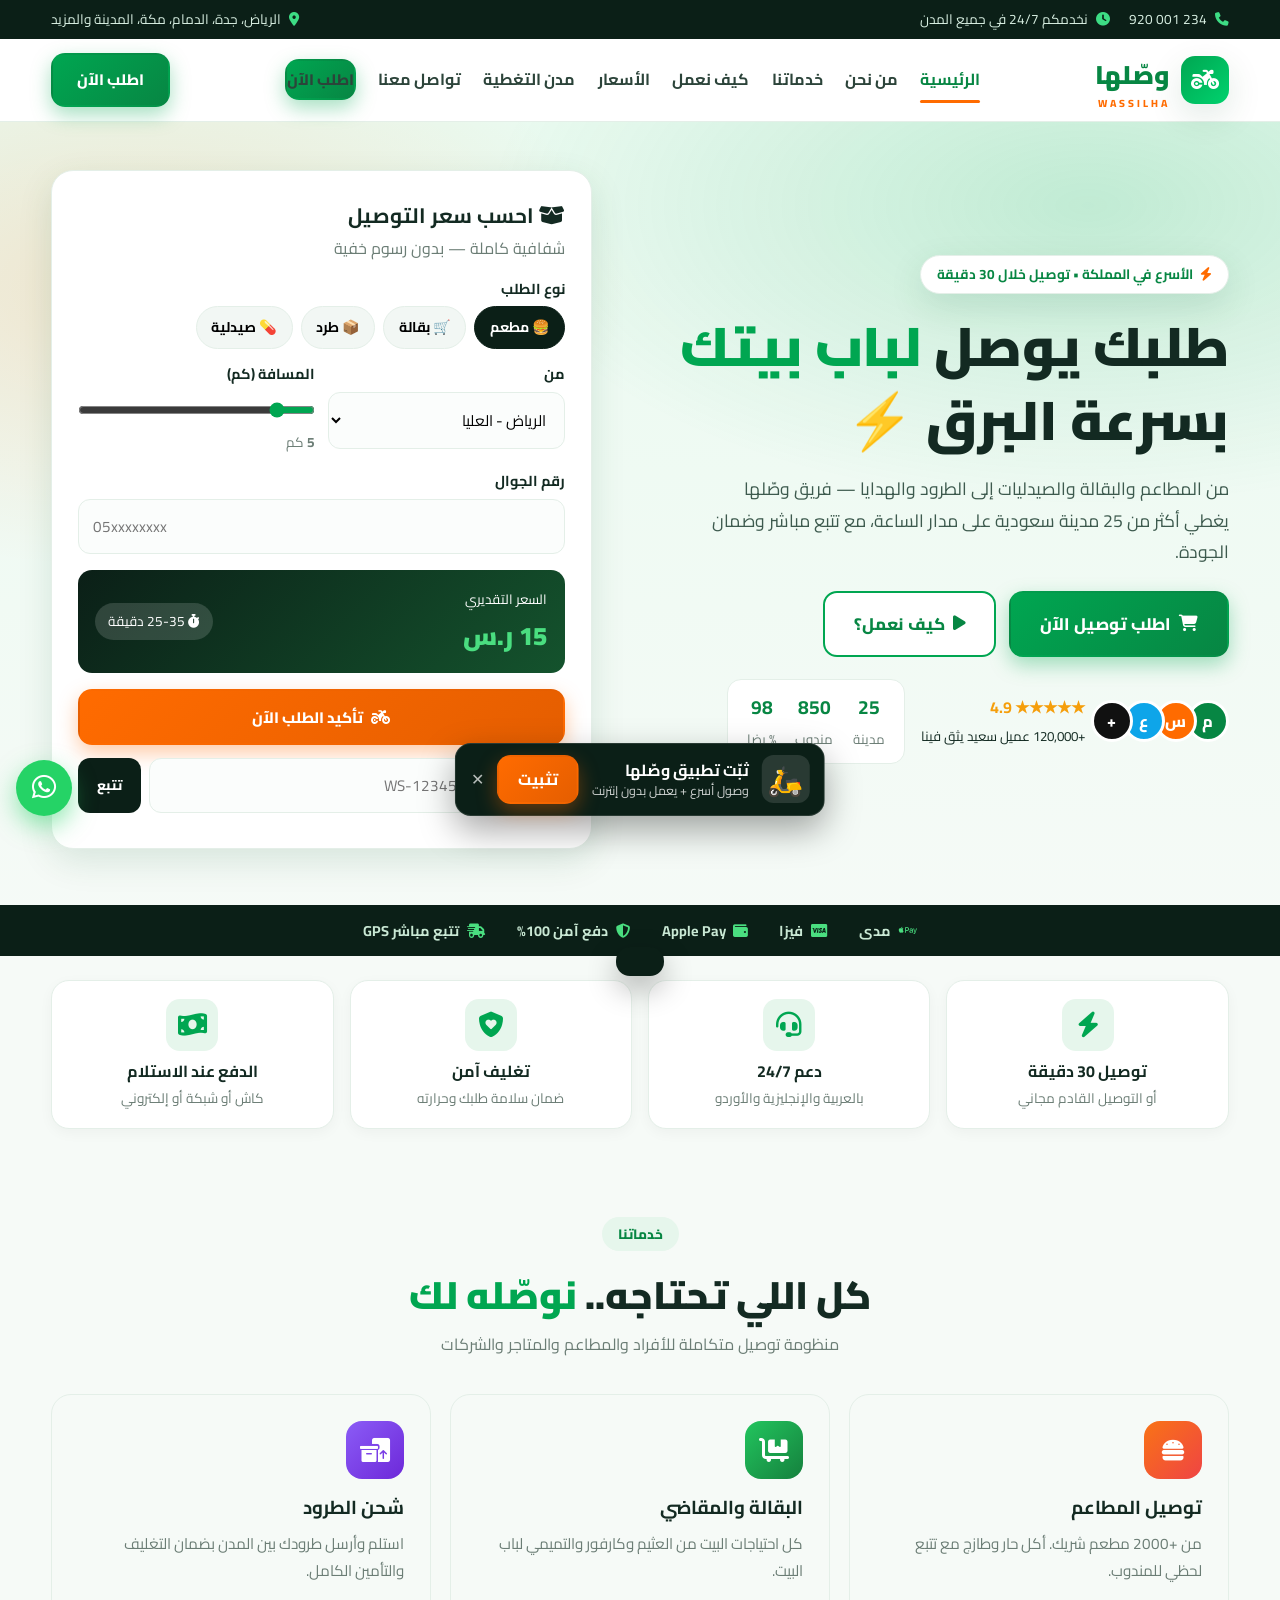
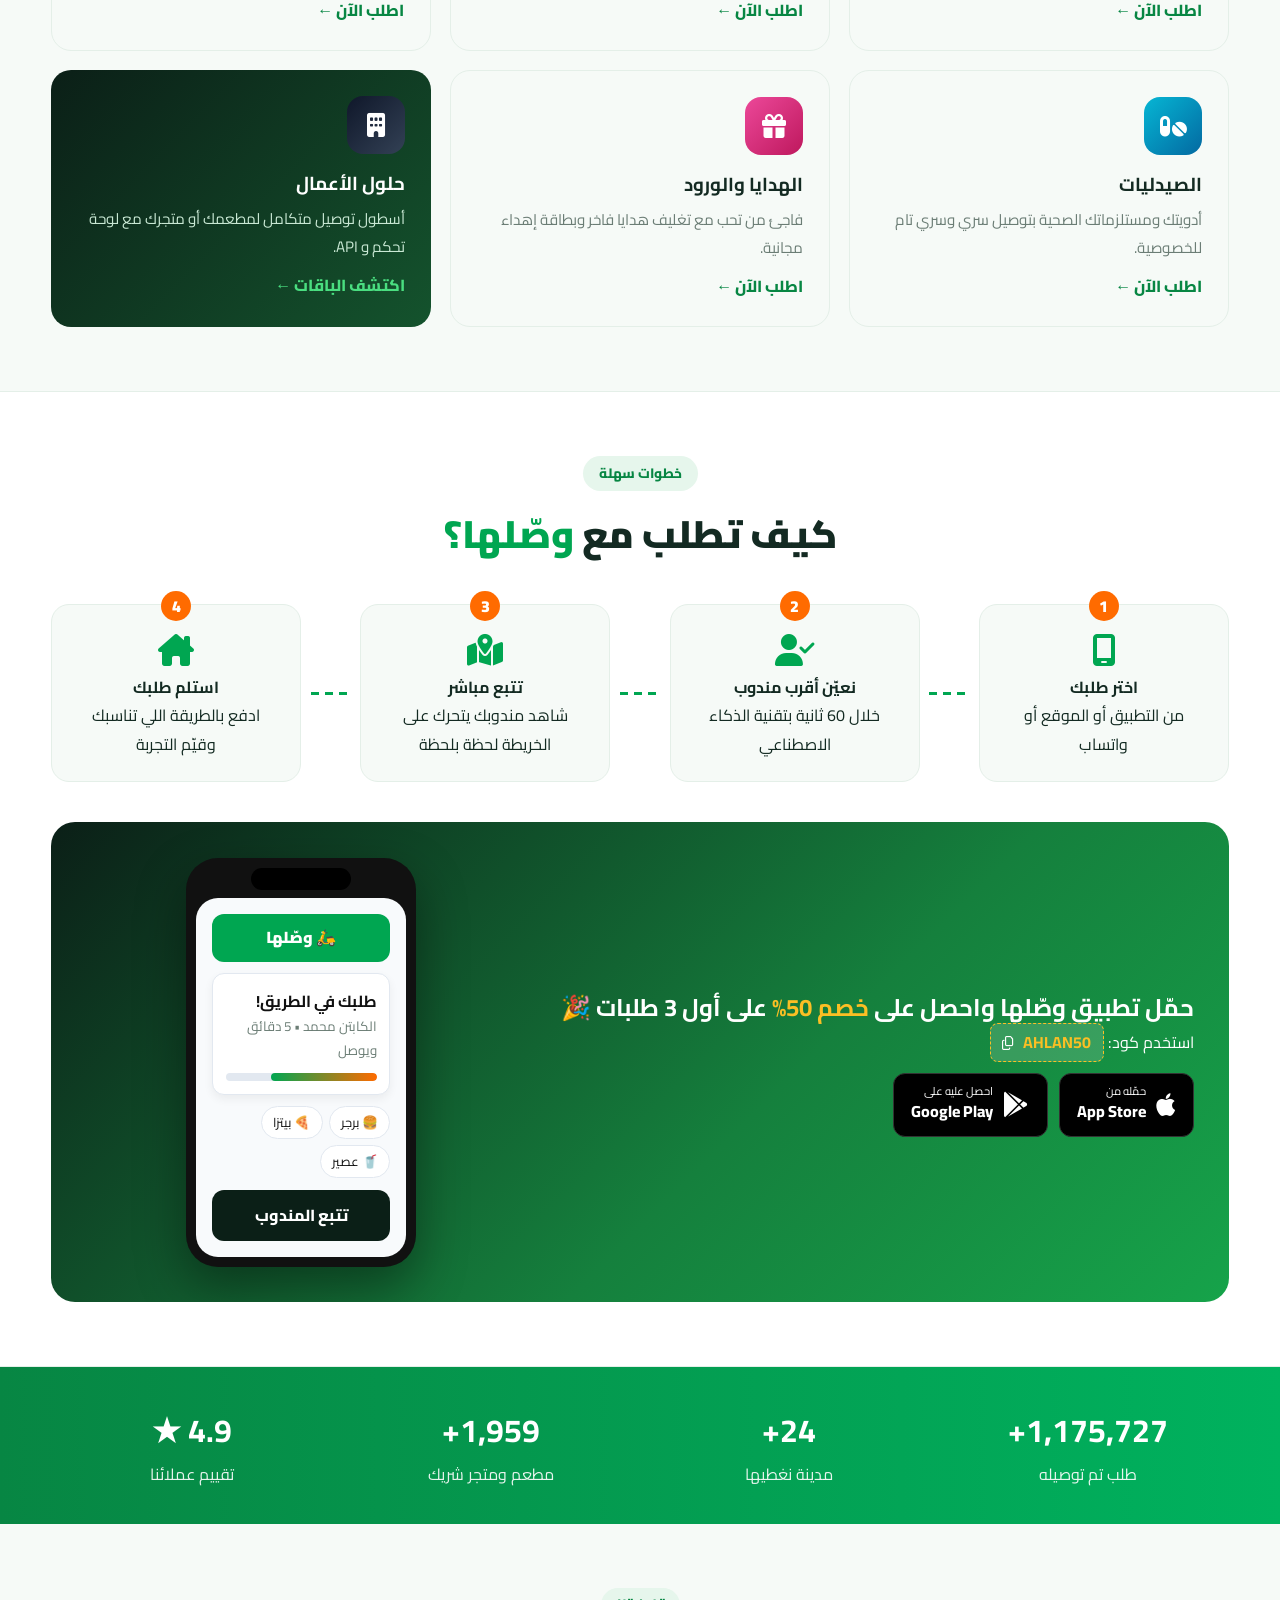
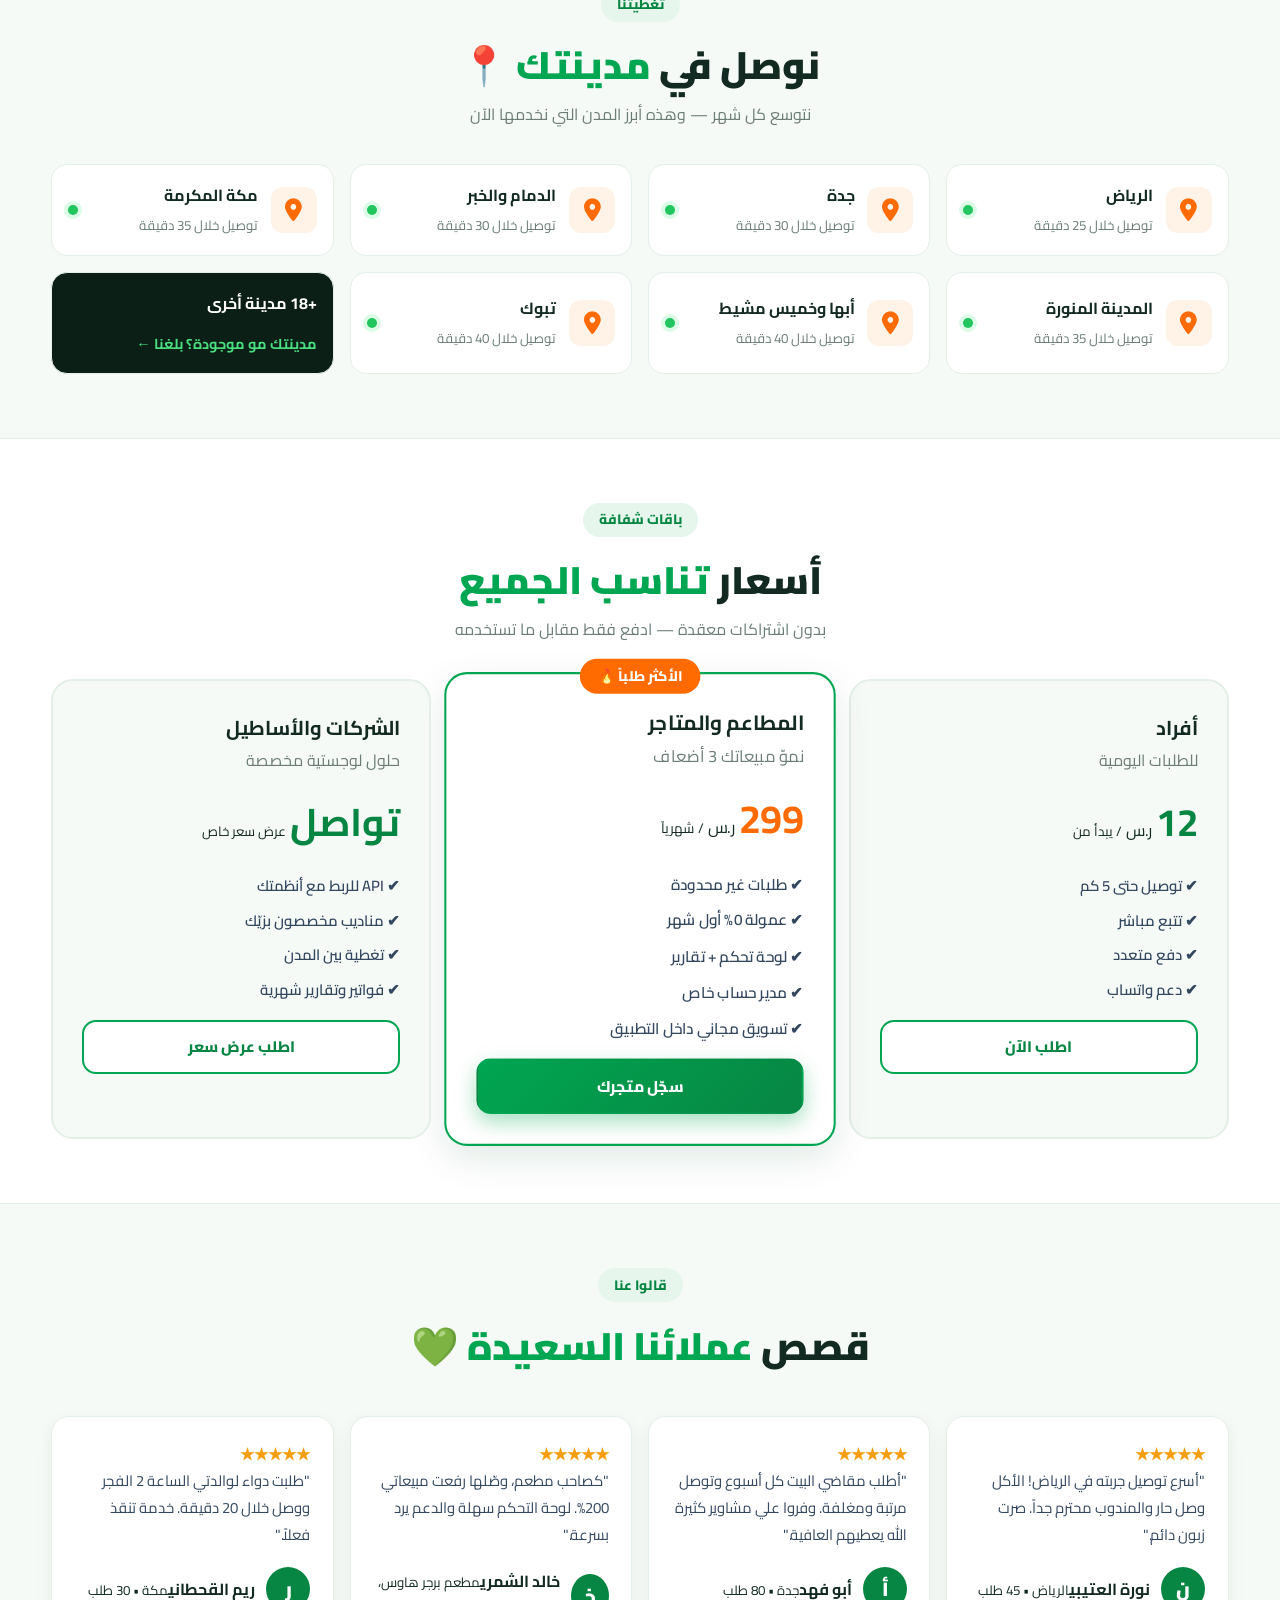
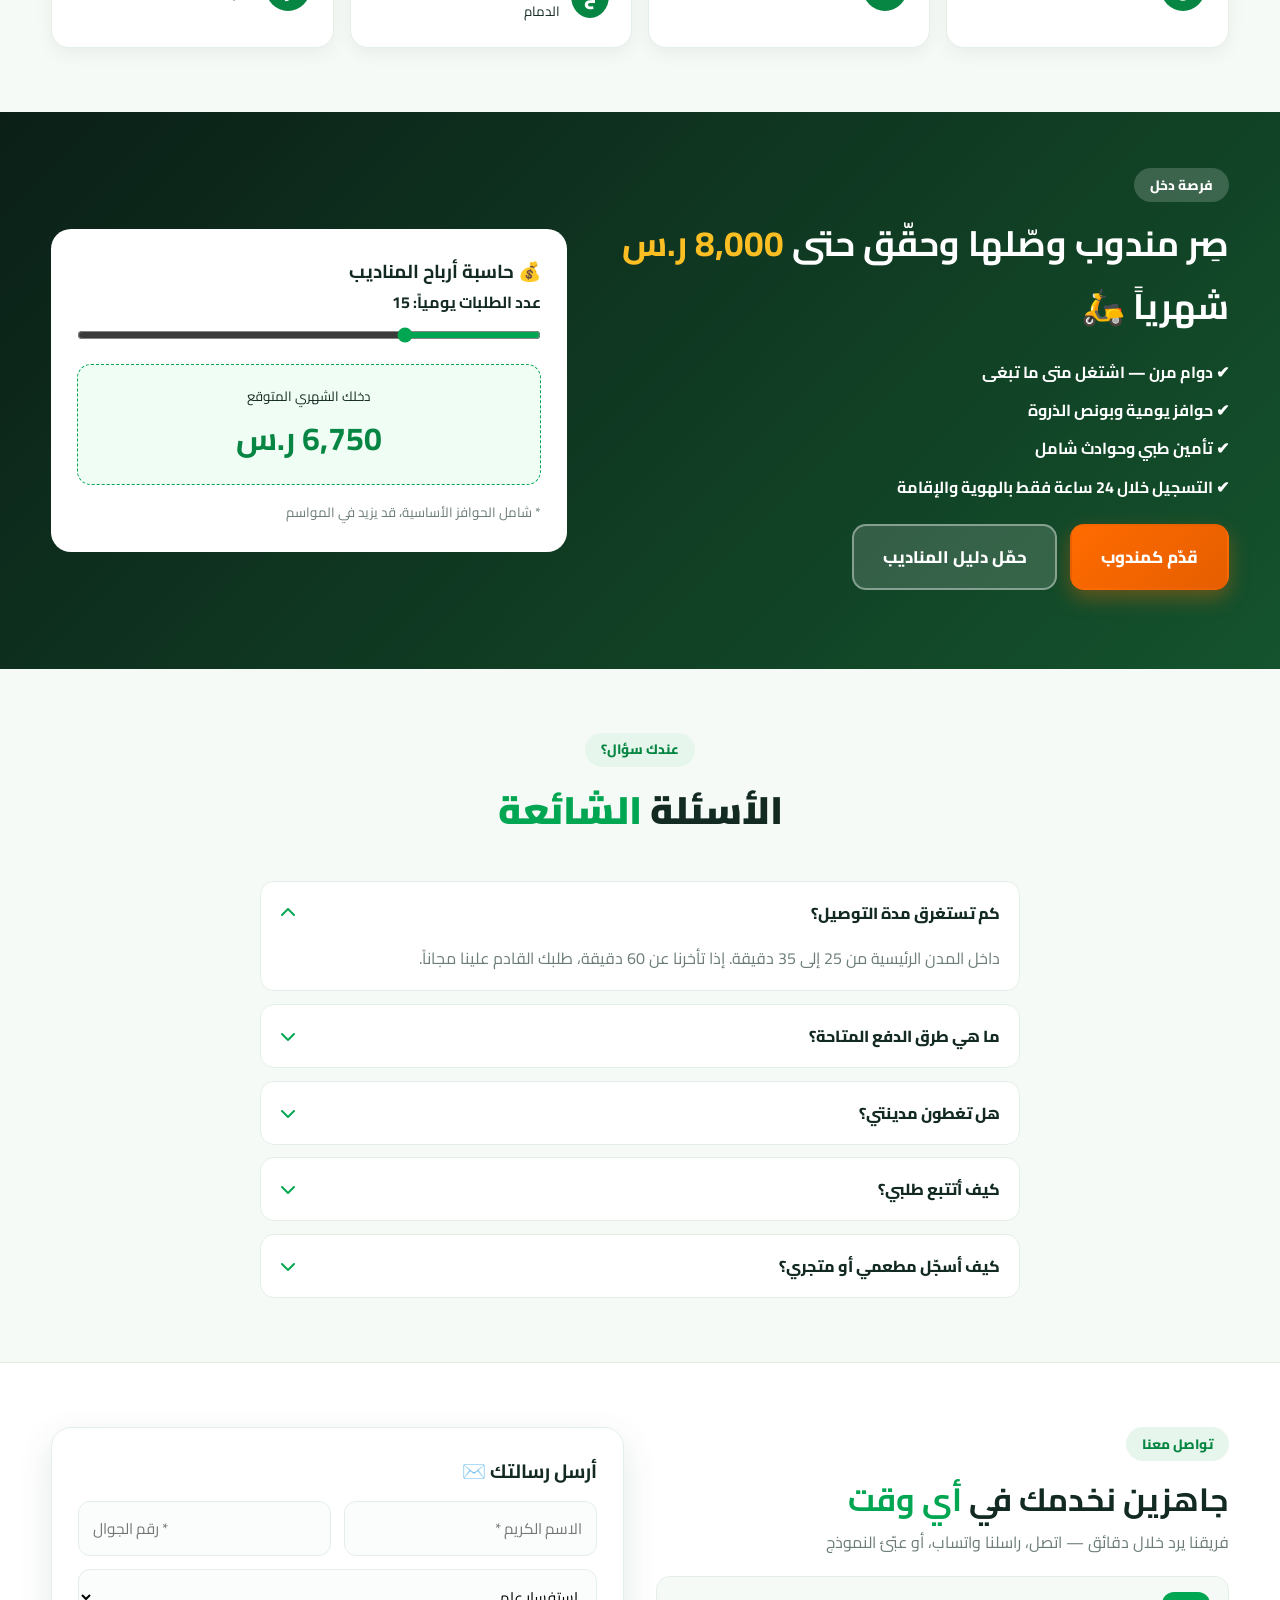
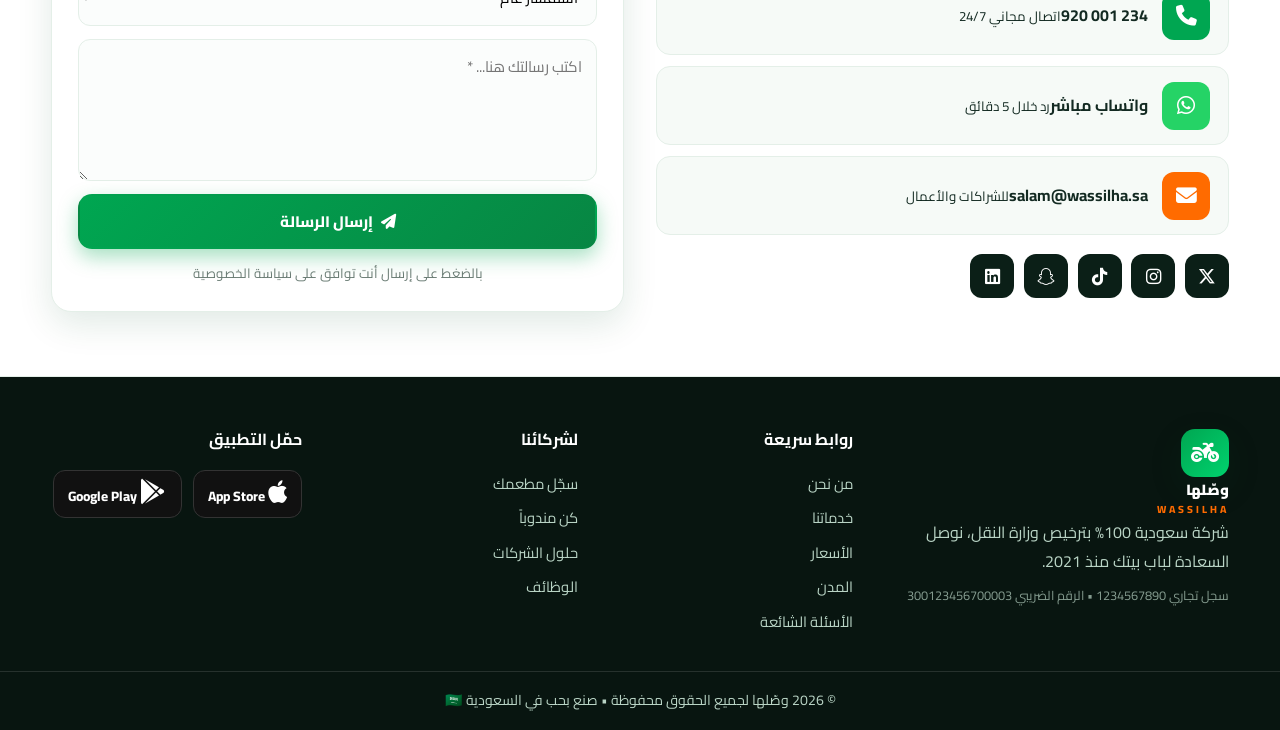
==== commit bc3c07a4: "تنفيذ PWA: manifest و service worker وصفحة offline وزر التثبيت" ====
--- a/index.html
+++ b/index.html
@@ -10,7 +10,14 @@
 <link href="https://fonts.googleapis.com/css2?family=Cairo:wght@400;600;700;800;900&family=Tajawal:wght@400;500;700;800&display=swap" rel="stylesheet">
 <link rel="stylesheet" href="https://cdnjs.cloudflare.com/ajax/libs/font-awesome/6.5.2/css/all.min.css">
 <link rel="stylesheet" href="style.css">
-<link rel="icon" href="data:image/svg+xml,<svg xmlns='http://www.w3.org/2000/svg' viewBox='0 0 100 100'><text y='.9em' font-size='90'>🛵</text></svg>">
+<link rel="manifest" href="manifest.webmanifest">
+<meta name="theme-color" content="#078643">
+<meta name="mobile-web-app-capable" content="yes">
+<meta name="apple-mobile-web-app-capable" content="yes">
+<meta name="apple-mobile-web-app-status-bar-style" content="black-translucent">
+<meta name="apple-mobile-web-app-title" content="وصّلها">
+<link rel="apple-touch-icon" href="icons/apple-touch-icon.png">
+<link rel="icon" type="image/png" sizes="192x192" href="icons/icon-192.png">
 </head>
 <body>
 
@@ -416,6 +423,13 @@
 <a href="#" class="float-wa" aria-label="واتساب"><i class="fa-brands fa-whatsapp"></i></a>
 <button class="to-top" id="toTop" aria-label="للأعلى"><i class="fa-solid fa-arrow-up"></i></button>
 <div class="toast" id="toast"></div>
+<!-- بانر تثبيت التطبيق -->
+<div class="install-banner" id="installBanner" hidden>
+  <span class="install-icon">🛵</span>
+  <div><b>ثبّت تطبيق وصّلها</b><small>وصول أسرع + يعمل بدون إنترنت</small></div>
+  <button class="btn btn-accent" id="installBtn">تثبيت</button>
+  <button class="install-x" id="dismissInstall" aria-label="إغلاق">✕</button>
+</div>
 <nav class="mobile-bar">
   <a href="#home" class="active"><i class="fa-solid fa-house"></i><small>الرئيسية</small></a>
   <a href="#order"><i class="fa-solid fa-cart-shopping"></i><small>اطلب</small></a>
@@ -424,5 +438,6 @@
 </nav>
 
 <script src="script.js"></script>
+<script src="pwa.js"></script>
 </body>
 </html>
--- a/style.css
+++ b/style.css
@@ -260,6 +260,15 @@
   .about-grid,.activity-grid{grid-template-columns:1fr}
 }
 
+/* PWA - بانر التثبيت */
+.install-banner{position:fixed;bottom:84px;right:50%;transform:translateX(50%);background:#0b1f17;color:#fff;border-radius:16px;padding:.7rem .9rem;display:flex;align-items:center;gap:.8rem;z-index:80;box-shadow:0 14px 35px rgba(0,0,0,.35);max-width:min(480px,92%);border:1px solid rgba(255,255,255,.12)}
+.install-banner div{display:flex;flex-direction:column;line-height:1.5}
+.install-banner small{opacity:.8;font-size:.78rem}
+.install-icon{font-size:1.8rem;background:rgba(255,255,255,.12);width:48px;height:48px;display:grid;place-items:center;border-radius:12px}
+.install-banner .btn{padding:.5rem 1.2rem;white-space:nowrap}
+.install-x{background:none;border:none;color:#fff;opacity:.7;cursor:pointer;font-size:1rem}
+@media(max-width:640px){.install-banner{bottom:140px}}
+
 /* صفحة من نحن */
 .page-hero{background:linear-gradient(135deg,#0b1f17,#15803d);color:#fff;padding:3rem 0;text-align:center}
 .page-hero h1{font-size:clamp(1.8rem,4.5vw,2.8rem);font-weight:900}
